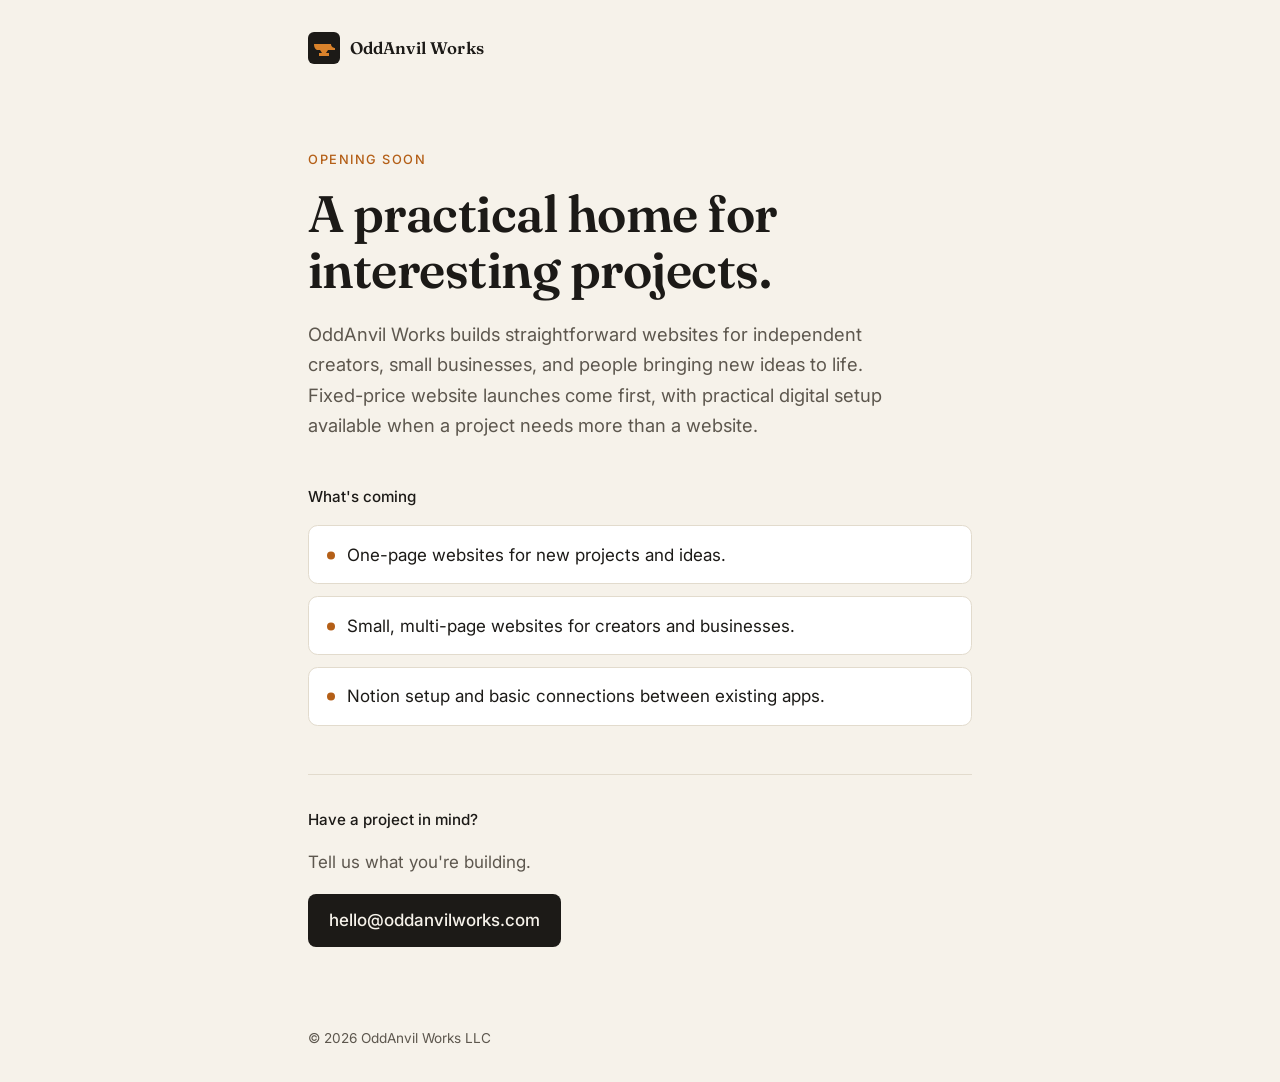
==== index.html @ fe5b3237 "Add coming-soon page Co-Authored-By: Claude Opus 5.5 <noreply@anthropic.com> Claude-Session: https:/" ====
<!doctype html>
<html lang="en">
<head>
<meta charset="utf-8">
<meta name="viewport" content="width=device-width, initial-scale=1">
<title>OddAnvil Works — Websites for interesting projects</title>
<meta name="description" content="OddAnvil Works builds straightforward, fixed-price websites for independent creators, small businesses, and people bringing new ideas to life.">
<meta property="og:title" content="OddAnvil Works">
<meta property="og:description" content="Fixed-price websites for creators, small businesses, and new projects.">
<meta property="og:url" content="https://oddanvilworks.com/">
<meta property="og:type" content="website">
<meta name="theme-color" content="#1c1a17">
<link rel="icon" href="data:image/svg+xml,%3Csvg xmlns='http://www.w3.org/2000/svg' viewBox='0 0 64 64'%3E%3Crect width='64' height='64' rx='12' fill='%231c1a17'/%3E%3Cpath d='M12 24h34c0 6 6 8 8 8v4H40l-4 6h6v6H22v-6h6l-4-6h-4c-4 0-8-4-8-12z' fill='%23d9822b'/%3E%3C/svg%3E">
<link rel="preconnect" href="https://fonts.googleapis.com">
<link rel="preconnect" href="https://fonts.gstatic.com" crossorigin>
<link href="https://fonts.googleapis.com/css2?family=Fraunces:opsz,wght@9..144,600&family=Inter:wght@400;500&display=swap" rel="stylesheet">
<style>
  :root {
    --bg: #f6f2ea;
    --surface: #ffffff;
    --text: #1c1a17;
    --muted: #5d574e;
    --accent: #b45f17;
    --line: #e2dbcd;
  }
  @media (prefers-color-scheme: dark) {
    :root {
      --bg: #161412;
      --surface: #201d1a;
      --text: #f1ece3;
      --muted: #b0a898;
      --accent: #e38f3f;
      --line: #34302a;
    }
  }
  * { box-sizing: border-box; }
  html, body { margin: 0; }
  body {
    background: var(--bg);
    color: var(--text);
    font: 400 1.0625rem/1.65 Inter, system-ui, -apple-system, "Segoe UI", sans-serif;
    min-height: 100vh;
    display: flex;
    flex-direction: column;
  }
  .wrap { width: 100%; max-width: 44rem; margin: 0 auto; padding: 0 1.25rem; }
  header { padding: 2rem 0 0; }
  .brand {
    display: inline-flex; align-items: center; gap: .6rem;
    font: 600 1.05rem/1 Fraunces, Georgia, serif; letter-spacing: .01em;
  }
  .brand svg { width: 2rem; height: 2rem; }
  main { flex: 1; padding: 4.5rem 0 3rem; }
  .eyebrow {
    display: inline-block; font-size: .8rem; font-weight: 500;
    letter-spacing: .12em; text-transform: uppercase; color: var(--accent);
    margin-bottom: 1rem;
  }
  h1 {
    font: 600 clamp(2.1rem, 6vw, 3.2rem)/1.1 Fraunces, Georgia, serif;
    margin: 0 0 1.25rem; letter-spacing: -.01em;
  }
  .lede { font-size: 1.15rem; color: var(--muted); margin: 0 0 2.75rem; max-width: 36rem; }
  h2 { font-size: .95rem; font-weight: 500; margin: 0 0 1rem; }
  ul.coming { list-style: none; padding: 0; margin: 0 0 3rem; display: grid; gap: .75rem; }
  ul.coming li {
    background: var(--surface); border: 1px solid var(--line); border-radius: .6rem;
    padding: .9rem 1.1rem; display: flex; gap: .8rem; align-items: baseline;
  }
  ul.coming li::before { content: ""; flex: none; width: .5rem; height: .5rem; border-radius: 50%; background: var(--accent); transform: translateY(-.1rem); }
  .cta { border-top: 1px solid var(--line); padding-top: 2rem; }
  .cta p { margin: 0 0 1.1rem; color: var(--muted); }
  .button {
    display: inline-block; background: var(--text); color: var(--bg);
    text-decoration: none; font-weight: 500; padding: .8rem 1.3rem; border-radius: .5rem;
  }
  .button:hover, .button:focus-visible { background: var(--accent); color: #fff; }
  .button:focus-visible { outline: 3px solid var(--accent); outline-offset: 3px; }
  footer { padding: 2rem 0; font-size: .85rem; color: var(--muted); }
</style>
</head>
<body>
  <header>
    <div class="wrap">
      <span class="brand">
        <svg viewBox="0 0 64 64" aria-hidden="true"><rect width="64" height="64" rx="12" fill="currentColor"/><path d="M12 24h34c0 6 6 8 8 8v4H40l-4 6h6v6H22v-6h6l-4-6h-4c-4 0-8-4-8-12z" fill="#d9822b"/></svg>
        OddAnvil Works
      </span>
    </div>
  </header>

  <main>
    <div class="wrap">
      <span class="eyebrow">Opening soon</span>
      <h1>A practical home for interesting projects.</h1>
      <p class="lede">OddAnvil Works builds straightforward websites for independent creators, small businesses, and people bringing new ideas to life. Fixed-price website launches come first, with practical digital setup available when a project needs more than a website.</p>

      <h2>What's coming</h2>
      <ul class="coming">
        <li>One-page websites for new projects and ideas.</li>
        <li>Small, multi-page websites for creators and businesses.</li>
        <li>Notion setup and basic connections between existing apps.</li>
      </ul>

      <section class="cta">
        <h2>Have a project in mind?</h2>
        <p>Tell us what you're building.</p>
        <a class="button" href="mailto:hello@oddanvilworks.com">hello@oddanvilworks.com</a>
      </section>
    </div>
  </main>

  <footer>
    <div class="wrap">© 2026 OddAnvil Works LLC</div>
  </footer>
</body>
</html>
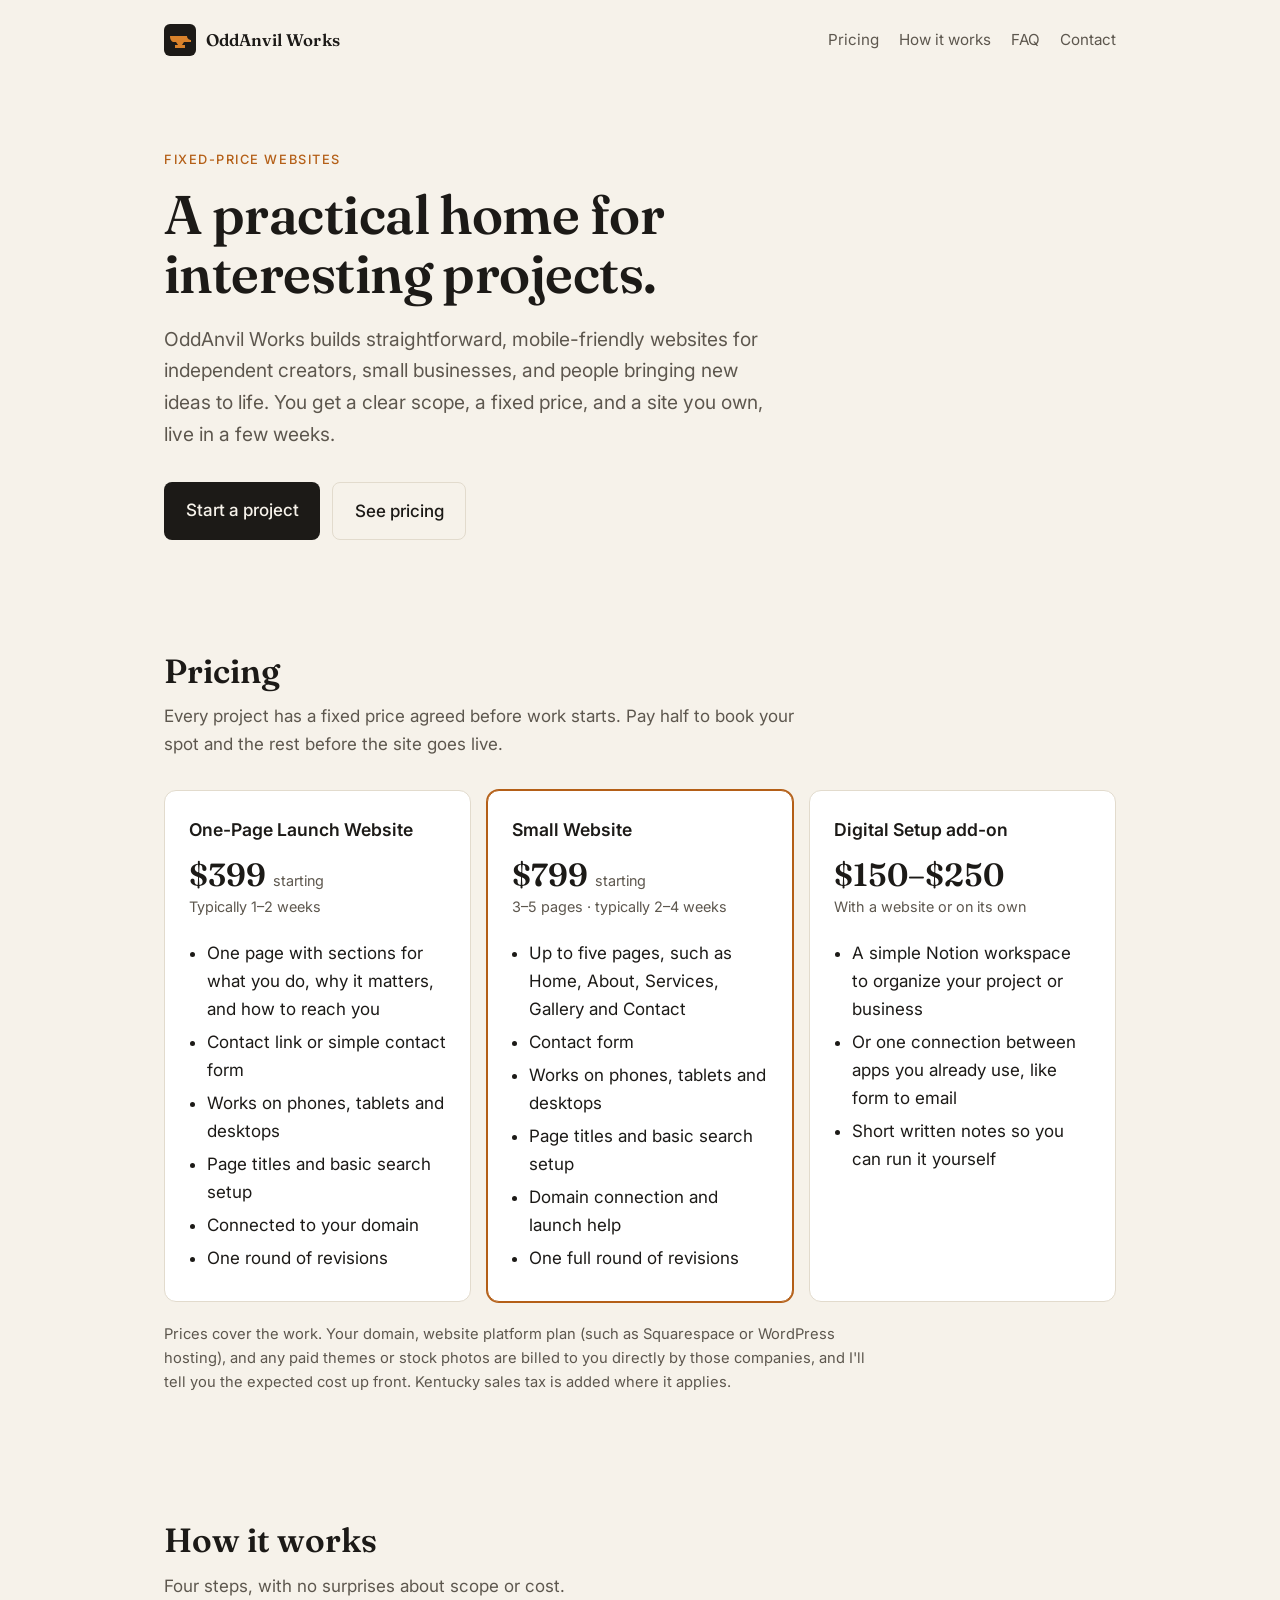
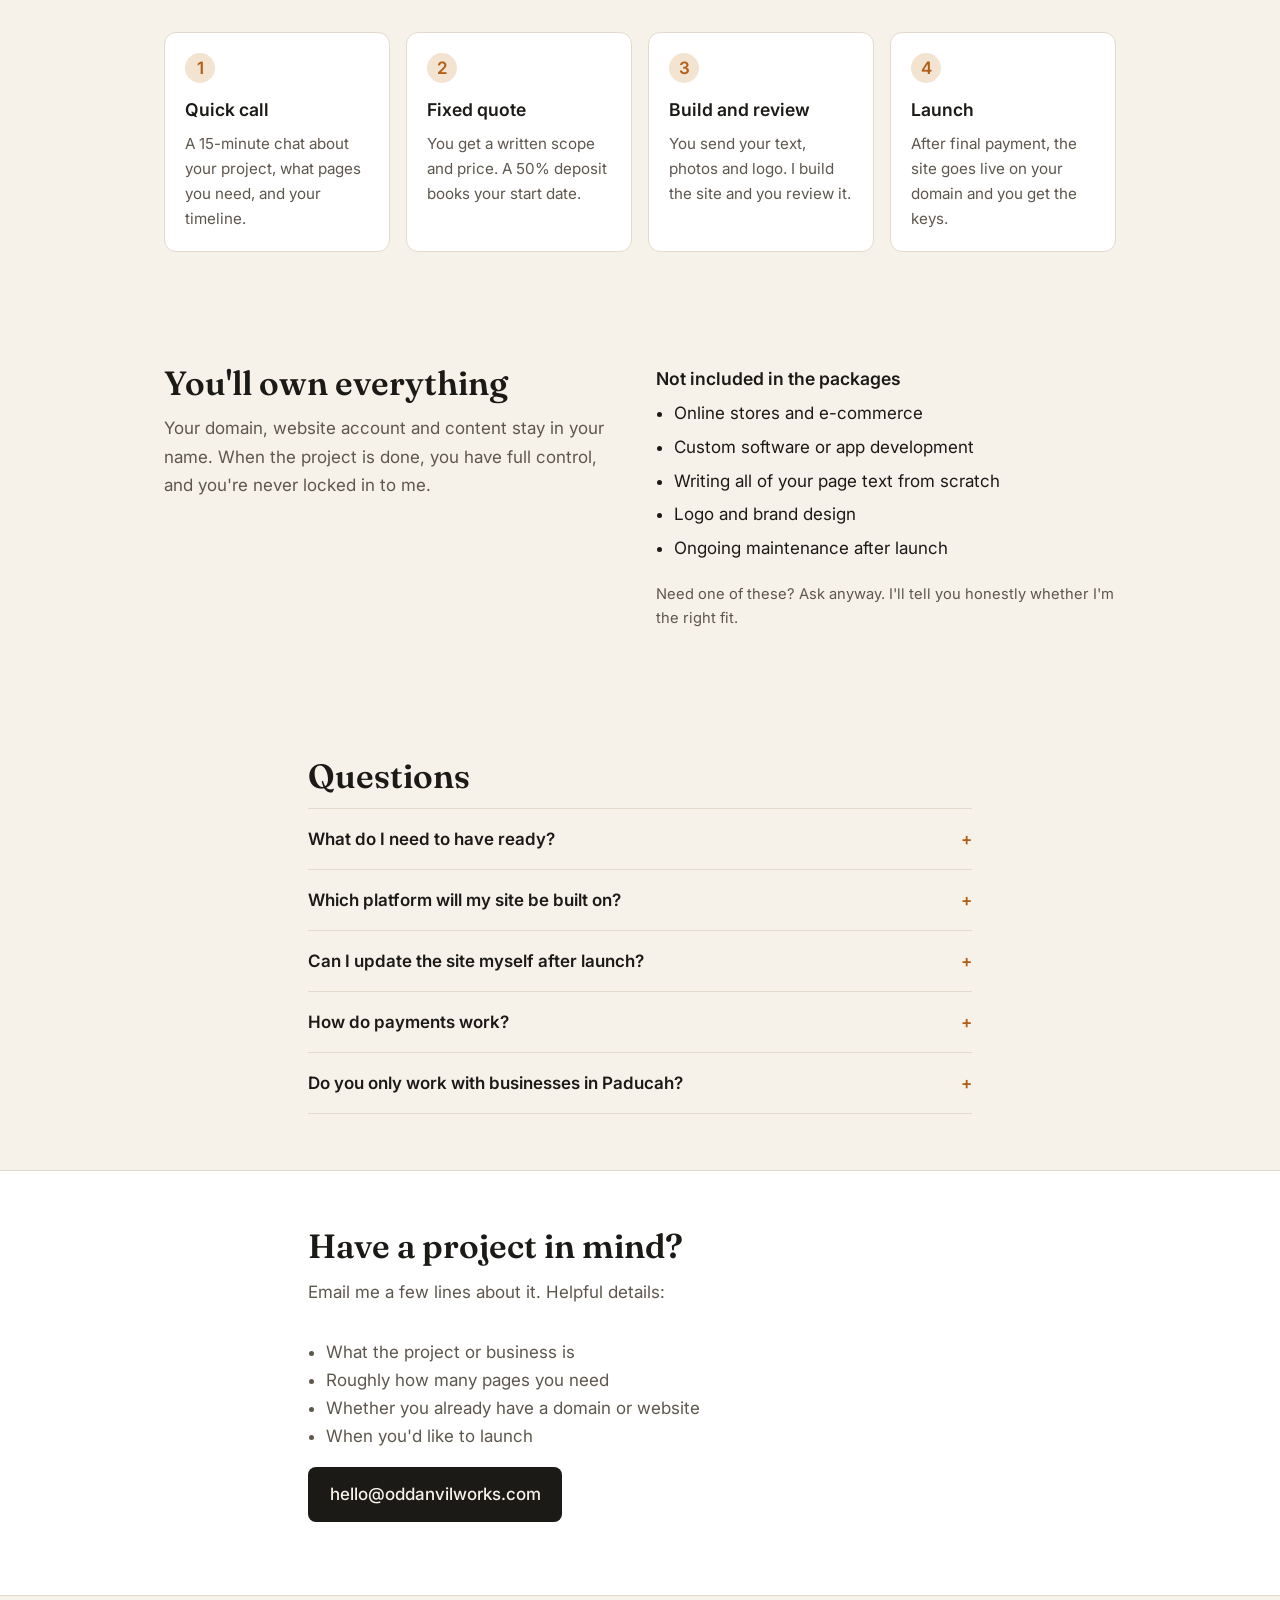
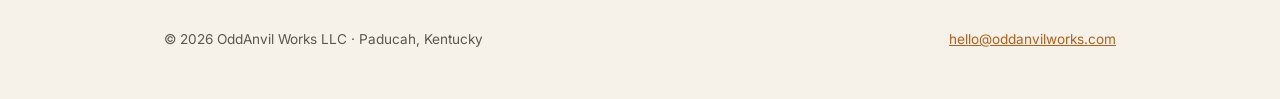
==== commit 7e88d7d4: "Replace coming-soon page with full site; add robots.txt and sitemap Co-Authored-By: Claude Opus 5.5 " ====
--- a/index.html
+++ b/index.html
@@ -3,17 +3,37 @@
 <head>
 <meta charset="utf-8">
 <meta name="viewport" content="width=device-width, initial-scale=1">
-<title>OddAnvil Works — Websites for interesting projects</title>
-<meta name="description" content="OddAnvil Works builds straightforward, fixed-price websites for independent creators, small businesses, and people bringing new ideas to life.">
-<meta property="og:title" content="OddAnvil Works">
-<meta property="og:description" content="Fixed-price websites for creators, small businesses, and new projects.">
+<title>OddAnvil Works: Fixed-price websites for creators and small businesses</title>
+<meta name="description" content="Straightforward, mobile-friendly websites at fixed prices. One-page sites from $399, small 3–5 page sites from $799. Based in Paducah, Kentucky, working with clients anywhere.">
+<link rel="canonical" href="https://oddanvilworks.com/">
+<meta property="og:title" content="OddAnvil Works: Fixed-price websites">
+<meta property="og:description" content="One-page sites from $399. Small 3–5 page sites from $799. Clear scope, fixed price, launched in weeks.">
 <meta property="og:url" content="https://oddanvilworks.com/">
 <meta property="og:type" content="website">
+<meta name="twitter:card" content="summary">
 <meta name="theme-color" content="#1c1a17">
 <link rel="icon" href="data:image/svg+xml,%3Csvg xmlns='http://www.w3.org/2000/svg' viewBox='0 0 64 64'%3E%3Crect width='64' height='64' rx='12' fill='%231c1a17'/%3E%3Cpath d='M12 24h34c0 6 6 8 8 8v4H40l-4 6h6v6H22v-6h6l-4-6h-4c-4 0-8-4-8-12z' fill='%23d9822b'/%3E%3C/svg%3E">
 <link rel="preconnect" href="https://fonts.googleapis.com">
 <link rel="preconnect" href="https://fonts.gstatic.com" crossorigin>
-<link href="https://fonts.googleapis.com/css2?family=Fraunces:opsz,wght@9..144,600&family=Inter:wght@400;500&display=swap" rel="stylesheet">
+<link href="https://fonts.googleapis.com/css2?family=Fraunces:opsz,wght@9..144,600&family=Inter:wght@400;500;600&display=swap" rel="stylesheet">
+<script type="application/ld+json">
+{
+  "@context": "https://schema.org",
+  "@type": "ProfessionalService",
+  "name": "OddAnvil Works LLC",
+  "url": "https://oddanvilworks.com/",
+  "email": "hello@oddanvilworks.com",
+  "description": "Fixed-price website design and setup for independent creators, small businesses and new projects.",
+  "areaServed": "US",
+  "address": {"@type": "PostalAddress", "addressLocality": "Paducah", "addressRegion": "KY", "addressCountry": "US"},
+  "priceRange": "$399–$799",
+  "makesOffer": [
+    {"@type": "Offer", "name": "One-Page Launch Website", "price": "399", "priceCurrency": "USD"},
+    {"@type": "Offer", "name": "Small Website (3–5 pages)", "price": "799", "priceCurrency": "USD"},
+    {"@type": "Offer", "name": "Digital Setup add-on", "price": "150", "priceCurrency": "USD"}
+  ]
+}
+</script>
 <style>
   :root {
     --bg: #f6f2ea;
@@ -21,6 +41,7 @@
     --text: #1c1a17;
     --muted: #5d574e;
     --accent: #b45f17;
+    --accent-soft: #f3e3d1;
     --line: #e2dbcd;
   }
   @media (prefers-color-scheme: dark) {
@@ -30,88 +51,258 @@
       --text: #f1ece3;
       --muted: #b0a898;
       --accent: #e38f3f;
+      --accent-soft: #3a2a1b;
       --line: #34302a;
     }
   }
   * { box-sizing: border-box; }
+  html { scroll-behavior: smooth; }
   html, body { margin: 0; }
   body {
     background: var(--bg);
     color: var(--text);
     font: 400 1.0625rem/1.65 Inter, system-ui, -apple-system, "Segoe UI", sans-serif;
-    min-height: 100vh;
-    display: flex;
-    flex-direction: column;
-  }
-  .wrap { width: 100%; max-width: 44rem; margin: 0 auto; padding: 0 1.25rem; }
-  header { padding: 2rem 0 0; }
+  }
+  a { color: var(--accent); }
+  .wrap { width: 100%; max-width: 62rem; margin: 0 auto; padding: 0 1.25rem; }
+  .narrow { max-width: 44rem; }
+
+  header.top { padding: 1.5rem 0; }
+  header.top .wrap { display: flex; align-items: center; justify-content: space-between; gap: 1rem; }
   .brand {
-    display: inline-flex; align-items: center; gap: .6rem;
+    display: inline-flex; align-items: center; gap: .6rem; color: var(--text); text-decoration: none;
     font: 600 1.05rem/1 Fraunces, Georgia, serif; letter-spacing: .01em;
   }
   .brand svg { width: 2rem; height: 2rem; }
-  main { flex: 1; padding: 4.5rem 0 3rem; }
+  nav.links { display: flex; gap: 1.25rem; font-size: .95rem; }
+  nav.links a { color: var(--muted); text-decoration: none; }
+  nav.links a:hover { color: var(--text); }
+  @media (max-width: 40rem) { nav.links { display: none; } }
+
+  section { padding: 3.5rem 0; }
+  .hero { padding: 4rem 0 3.5rem; }
   .eyebrow {
     display: inline-block; font-size: .8rem; font-weight: 500;
-    letter-spacing: .12em; text-transform: uppercase; color: var(--accent);
-    margin-bottom: 1rem;
+    letter-spacing: .12em; text-transform: uppercase; color: var(--accent); margin-bottom: 1rem;
   }
   h1 {
-    font: 600 clamp(2.1rem, 6vw, 3.2rem)/1.1 Fraunces, Georgia, serif;
-    margin: 0 0 1.25rem; letter-spacing: -.01em;
-  }
-  .lede { font-size: 1.15rem; color: var(--muted); margin: 0 0 2.75rem; max-width: 36rem; }
-  h2 { font-size: .95rem; font-weight: 500; margin: 0 0 1rem; }
-  ul.coming { list-style: none; padding: 0; margin: 0 0 3rem; display: grid; gap: .75rem; }
-  ul.coming li {
-    background: var(--surface); border: 1px solid var(--line); border-radius: .6rem;
-    padding: .9rem 1.1rem; display: flex; gap: .8rem; align-items: baseline;
-  }
-  ul.coming li::before { content: ""; flex: none; width: .5rem; height: .5rem; border-radius: 50%; background: var(--accent); transform: translateY(-.1rem); }
-  .cta { border-top: 1px solid var(--line); padding-top: 2rem; }
-  .cta p { margin: 0 0 1.1rem; color: var(--muted); }
+    font: 600 clamp(2.1rem, 6vw, 3.4rem)/1.08 Fraunces, Georgia, serif;
+    margin: 0 0 1.25rem; letter-spacing: -.01em; max-width: 40rem;
+  }
+  h2 {
+    font: 600 clamp(1.6rem, 4vw, 2.1rem)/1.15 Fraunces, Georgia, serif;
+    margin: 0 0 .75rem;
+  }
+  h3 { font-size: 1.1rem; font-weight: 600; margin: 0 0 .4rem; }
+  .lede { font-size: 1.2rem; color: var(--muted); margin: 0 0 2rem; max-width: 38rem; }
+  .section-intro { color: var(--muted); margin: 0 0 2rem; max-width: 40rem; }
+
   .button {
     display: inline-block; background: var(--text); color: var(--bg);
-    text-decoration: none; font-weight: 500; padding: .8rem 1.3rem; border-radius: .5rem;
-  }
-  .button:hover, .button:focus-visible { background: var(--accent); color: #fff; }
+    text-decoration: none; font-weight: 500; padding: .85rem 1.35rem; border-radius: .5rem;
+  }
+  .button.secondary { background: transparent; color: var(--text); border: 1px solid var(--line); }
+  .button:hover, .button:focus-visible { background: var(--accent); color: #fff; border-color: var(--accent); }
   .button:focus-visible { outline: 3px solid var(--accent); outline-offset: 3px; }
-  footer { padding: 2rem 0; font-size: .85rem; color: var(--muted); }
+  .actions { display: flex; flex-wrap: wrap; gap: .75rem; }
+
+  .cards { display: grid; grid-template-columns: repeat(auto-fit, minmax(16rem, 1fr)); gap: 1rem; }
+  .card {
+    background: var(--surface); border: 1px solid var(--line); border-radius: .75rem;
+    padding: 1.5rem; display: flex; flex-direction: column;
+  }
+  .card.featured { border-color: var(--accent); box-shadow: 0 0 0 1px var(--accent); }
+  .price { font: 600 2rem/1 Fraunces, Georgia, serif; margin: .5rem 0 .25rem; }
+  .price small { font: 400 .9rem/1 Inter, sans-serif; color: var(--muted); }
+  .meta { color: var(--muted); font-size: .9rem; margin: 0 0 1rem; }
+  .card ul { margin: 0; padding-left: 1.1rem; }
+  .card li { margin: .3rem 0; }
+  .note { color: var(--muted); font-size: .92rem; margin-top: 1.25rem; max-width: 44rem; }
+
+  ol.steps { list-style: none; counter-reset: step; padding: 0; margin: 0; display: grid; gap: 1rem;
+    grid-template-columns: repeat(auto-fit, minmax(13rem, 1fr)); }
+  ol.steps li { counter-increment: step; background: var(--surface); border: 1px solid var(--line); border-radius: .75rem; padding: 1.25rem; }
+  ol.steps li::before {
+    content: counter(step); display: inline-grid; place-items: center; width: 1.9rem; height: 1.9rem;
+    border-radius: 50%; background: var(--accent-soft); color: var(--accent); font-weight: 600; margin-bottom: .75rem;
+  }
+  ol.steps p { margin: 0; color: var(--muted); font-size: .95rem; }
+
+  .two-col { display: grid; grid-template-columns: repeat(auto-fit, minmax(16rem, 1fr)); gap: 1rem 2rem; }
+  .two-col ul { margin: 0; padding-left: 1.1rem; }
+  .two-col li { margin: .35rem 0; }
+
+  details { border-bottom: 1px solid var(--line); padding: 1rem 0; }
+  details:first-of-type { border-top: 1px solid var(--line); }
+  summary { cursor: pointer; font-weight: 600; list-style: none; display: flex; justify-content: space-between; gap: 1rem; }
+  summary::-webkit-details-marker { display: none; }
+  summary::after { content: "+"; color: var(--accent); font-weight: 600; }
+  details[open] summary::after { content: "–"; }
+  details p { color: var(--muted); margin: .6rem 0 0; }
+
+  .contact { background: var(--surface); border-top: 1px solid var(--line); border-bottom: 1px solid var(--line); }
+  .contact ul { padding-left: 1.1rem; color: var(--muted); }
+
+  footer { padding: 2rem 0 3rem; font-size: .85rem; color: var(--muted); }
+  footer .wrap { display: flex; flex-wrap: wrap; justify-content: space-between; gap: .5rem; }
 </style>
 </head>
 <body>
-  <header>
+  <header class="top">
     <div class="wrap">
-      <span class="brand">
+      <a class="brand" href="#top" aria-label="OddAnvil Works home">
         <svg viewBox="0 0 64 64" aria-hidden="true"><rect width="64" height="64" rx="12" fill="currentColor"/><path d="M12 24h34c0 6 6 8 8 8v4H40l-4 6h6v6H22v-6h6l-4-6h-4c-4 0-8-4-8-12z" fill="#d9822b"/></svg>
         OddAnvil Works
-      </span>
+      </a>
+      <nav class="links" aria-label="Main">
+        <a href="#pricing">Pricing</a>
+        <a href="#process">How it works</a>
+        <a href="#faq">FAQ</a>
+        <a href="#contact">Contact</a>
+      </nav>
     </div>
   </header>
 
-  <main>
+  <main id="top">
+    <section class="hero">
+      <div class="wrap">
+        <span class="eyebrow">Fixed-price websites</span>
+        <h1>A practical home for interesting projects.</h1>
+        <p class="lede">OddAnvil Works builds straightforward, mobile-friendly websites for independent creators, small businesses, and people bringing new ideas to life. You get a clear scope, a fixed price, and a site you own, live in a few weeks.</p>
+        <div class="actions">
+          <a class="button" href="#contact">Start a project</a>
+          <a class="button secondary" href="#pricing">See pricing</a>
+        </div>
+      </div>
+    </section>
+
+    <section id="pricing">
+      <div class="wrap">
+        <h2>Pricing</h2>
+        <p class="section-intro">Every project has a fixed price agreed before work starts. Pay half to book your spot and the rest before the site goes live.</p>
+        <div class="cards">
+          <article class="card">
+            <h3>One-Page Launch Website</h3>
+            <p class="price">$399 <small>starting</small></p>
+            <p class="meta">Typically 1–2 weeks</p>
+            <ul>
+              <li>One page with sections for what you do, why it matters, and how to reach you</li>
+              <li>Contact link or simple contact form</li>
+              <li>Works on phones, tablets and desktops</li>
+              <li>Page titles and basic search setup</li>
+              <li>Connected to your domain</li>
+              <li>One round of revisions</li>
+            </ul>
+          </article>
+          <article class="card featured">
+            <h3>Small Website</h3>
+            <p class="price">$799 <small>starting</small></p>
+            <p class="meta">3–5 pages · typically 2–4 weeks</p>
+            <ul>
+              <li>Up to five pages, such as Home, About, Services, Gallery and Contact</li>
+              <li>Contact form</li>
+              <li>Works on phones, tablets and desktops</li>
+              <li>Page titles and basic search setup</li>
+              <li>Domain connection and launch help</li>
+              <li>One full round of revisions</li>
+            </ul>
+          </article>
+          <article class="card">
+            <h3>Digital Setup add-on</h3>
+            <p class="price">$150–$250</p>
+            <p class="meta">With a website or on its own</p>
+            <ul>
+              <li>A simple Notion workspace to organize your project or business</li>
+              <li>Or one connection between apps you already use, like form to email</li>
+              <li>Short written notes so you can run it yourself</li>
+            </ul>
+          </article>
+        </div>
+        <p class="note">Prices cover the work. Your domain, website platform plan (such as Squarespace or WordPress hosting), and any paid themes or stock photos are billed to you directly by those companies, and I'll tell you the expected cost up front. Kentucky sales tax is added where it applies.</p>
+      </div>
+    </section>
+
+    <section id="process">
+      <div class="wrap">
+        <h2>How it works</h2>
+        <p class="section-intro">Four steps, with no surprises about scope or cost.</p>
+        <ol class="steps">
+          <li><h3>Quick call</h3><p>A 15-minute chat about your project, what pages you need, and your timeline.</p></li>
+          <li><h3>Fixed quote</h3><p>You get a written scope and price. A 50% deposit books your start date.</p></li>
+          <li><h3>Build and review</h3><p>You send your text, photos and logo. I build the site and you review it.</p></li>
+          <li><h3>Launch</h3><p>After final payment, the site goes live on your domain and you get the keys.</p></li>
+        </ol>
+      </div>
+    </section>
+
+    <section>
+      <div class="wrap">
+        <div class="two-col">
+          <div>
+            <h2>You'll own everything</h2>
+            <p class="section-intro">Your domain, website account and content stay in your name. When the project is done, you have full control, and you're never locked in to me.</p>
+          </div>
+          <div>
+            <h3>Not included in the packages</h3>
+            <ul>
+              <li>Online stores and e-commerce</li>
+              <li>Custom software or app development</li>
+              <li>Writing all of your page text from scratch</li>
+              <li>Logo and brand design</li>
+              <li>Ongoing maintenance after launch</li>
+            </ul>
+            <p class="note">Need one of these? Ask anyway. I'll tell you honestly whether I'm the right fit.</p>
+          </div>
+        </div>
+      </div>
+    </section>
+
+    <section id="faq">
+      <div class="wrap narrow">
+        <h2>Questions</h2>
+        <details>
+          <summary>What do I need to have ready?</summary>
+          <p>The text for your pages, any photos and your logo, plus access to your domain. If you don't have a domain yet, I'll help you pick and buy one in your name.</p>
+        </details>
+        <details>
+          <summary>Which platform will my site be built on?</summary>
+          <p>Usually Squarespace or WordPress. Both are established, easy to update yourself, and widely supported. We'll pick the one that fits how you want to manage the site.</p>
+        </details>
+        <details>
+          <summary>Can I update the site myself after launch?</summary>
+          <p>Yes. That's the point of using a standard platform. You'll get a short walkthrough at handoff, and bugs in my work are fixed free for 14 days after launch.</p>
+        </details>
+        <details>
+          <summary>How do payments work?</summary>
+          <p>50% when you book, 50% when the site is ready to launch. Invoices are sent online and can be paid by card. Extra work outside the agreed scope is quoted first, at $75 per hour.</p>
+        </details>
+        <details>
+          <summary>Do you only work with businesses in Paducah?</summary>
+          <p>No. I'm based in Paducah, Kentucky, and everything is done remotely, so I can work with you wherever you are.</p>
+        </details>
+      </div>
+    </section>
+
+    <section id="contact" class="contact">
+      <div class="wrap narrow">
+        <h2>Have a project in mind?</h2>
+        <p class="section-intro">Email me a few lines about it. Helpful details:</p>
+        <ul>
+          <li>What the project or business is</li>
+          <li>Roughly how many pages you need</li>
+          <li>Whether you already have a domain or website</li>
+          <li>When you'd like to launch</li>
+        </ul>
+        <p><a class="button" href="mailto:hello@oddanvilworks.com?subject=Website%20project">hello@oddanvilworks.com</a></p>
+      </div>
+    </section>
+  </main>
+
+  <footer>
     <div class="wrap">
-      <span class="eyebrow">Opening soon</span>
-      <h1>A practical home for interesting projects.</h1>
-      <p class="lede">OddAnvil Works builds straightforward websites for independent creators, small businesses, and people bringing new ideas to life. Fixed-price website launches come first, with practical digital setup available when a project needs more than a website.</p>
-
-      <h2>What's coming</h2>
-      <ul class="coming">
-        <li>One-page websites for new projects and ideas.</li>
-        <li>Small, multi-page websites for creators and businesses.</li>
-        <li>Notion setup and basic connections between existing apps.</li>
-      </ul>
-
-      <section class="cta">
-        <h2>Have a project in mind?</h2>
-        <p>Tell us what you're building.</p>
-        <a class="button" href="mailto:hello@oddanvilworks.com">hello@oddanvilworks.com</a>
-      </section>
+      <span>© 2026 OddAnvil Works LLC · Paducah, Kentucky</span>
+      <a href="mailto:hello@oddanvilworks.com">hello@oddanvilworks.com</a>
     </div>
-  </main>
-
-  <footer>
-    <div class="wrap">© 2026 OddAnvil Works LLC</div>
   </footer>
 </body>
 </html>
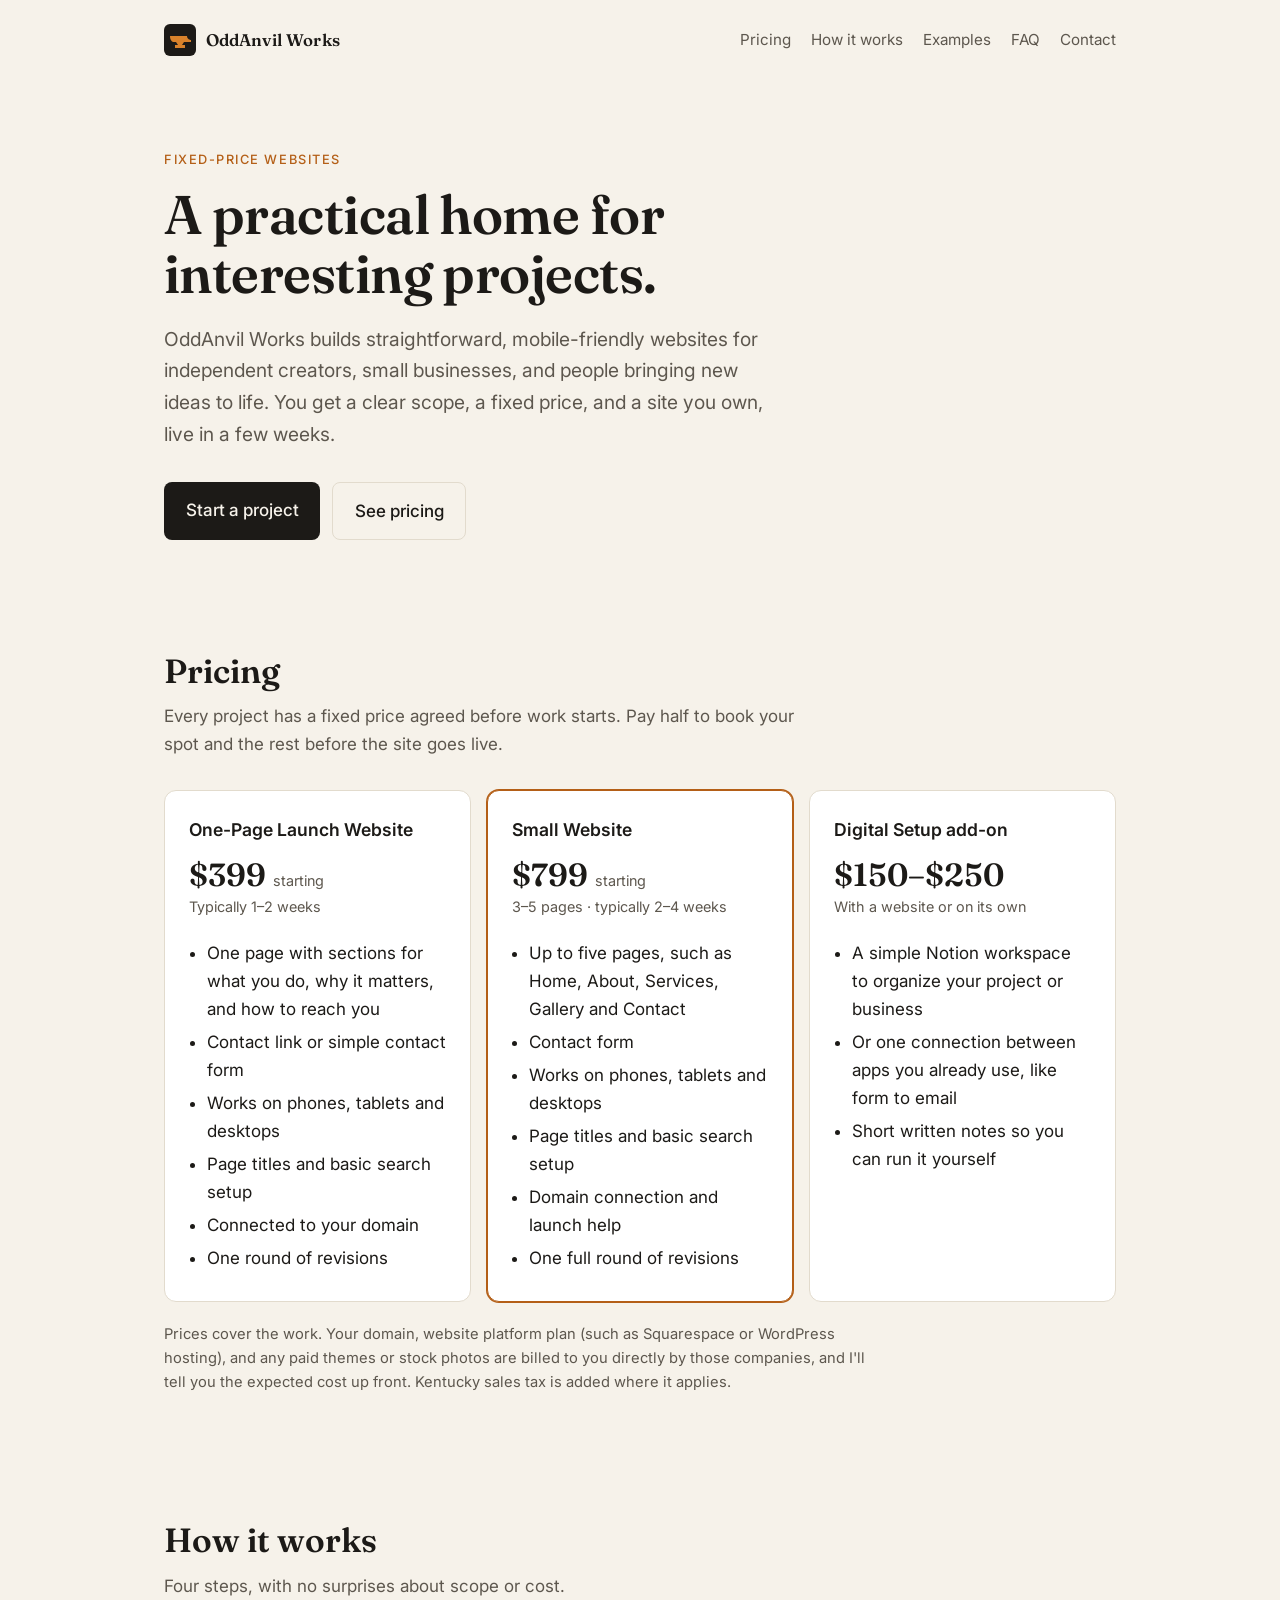
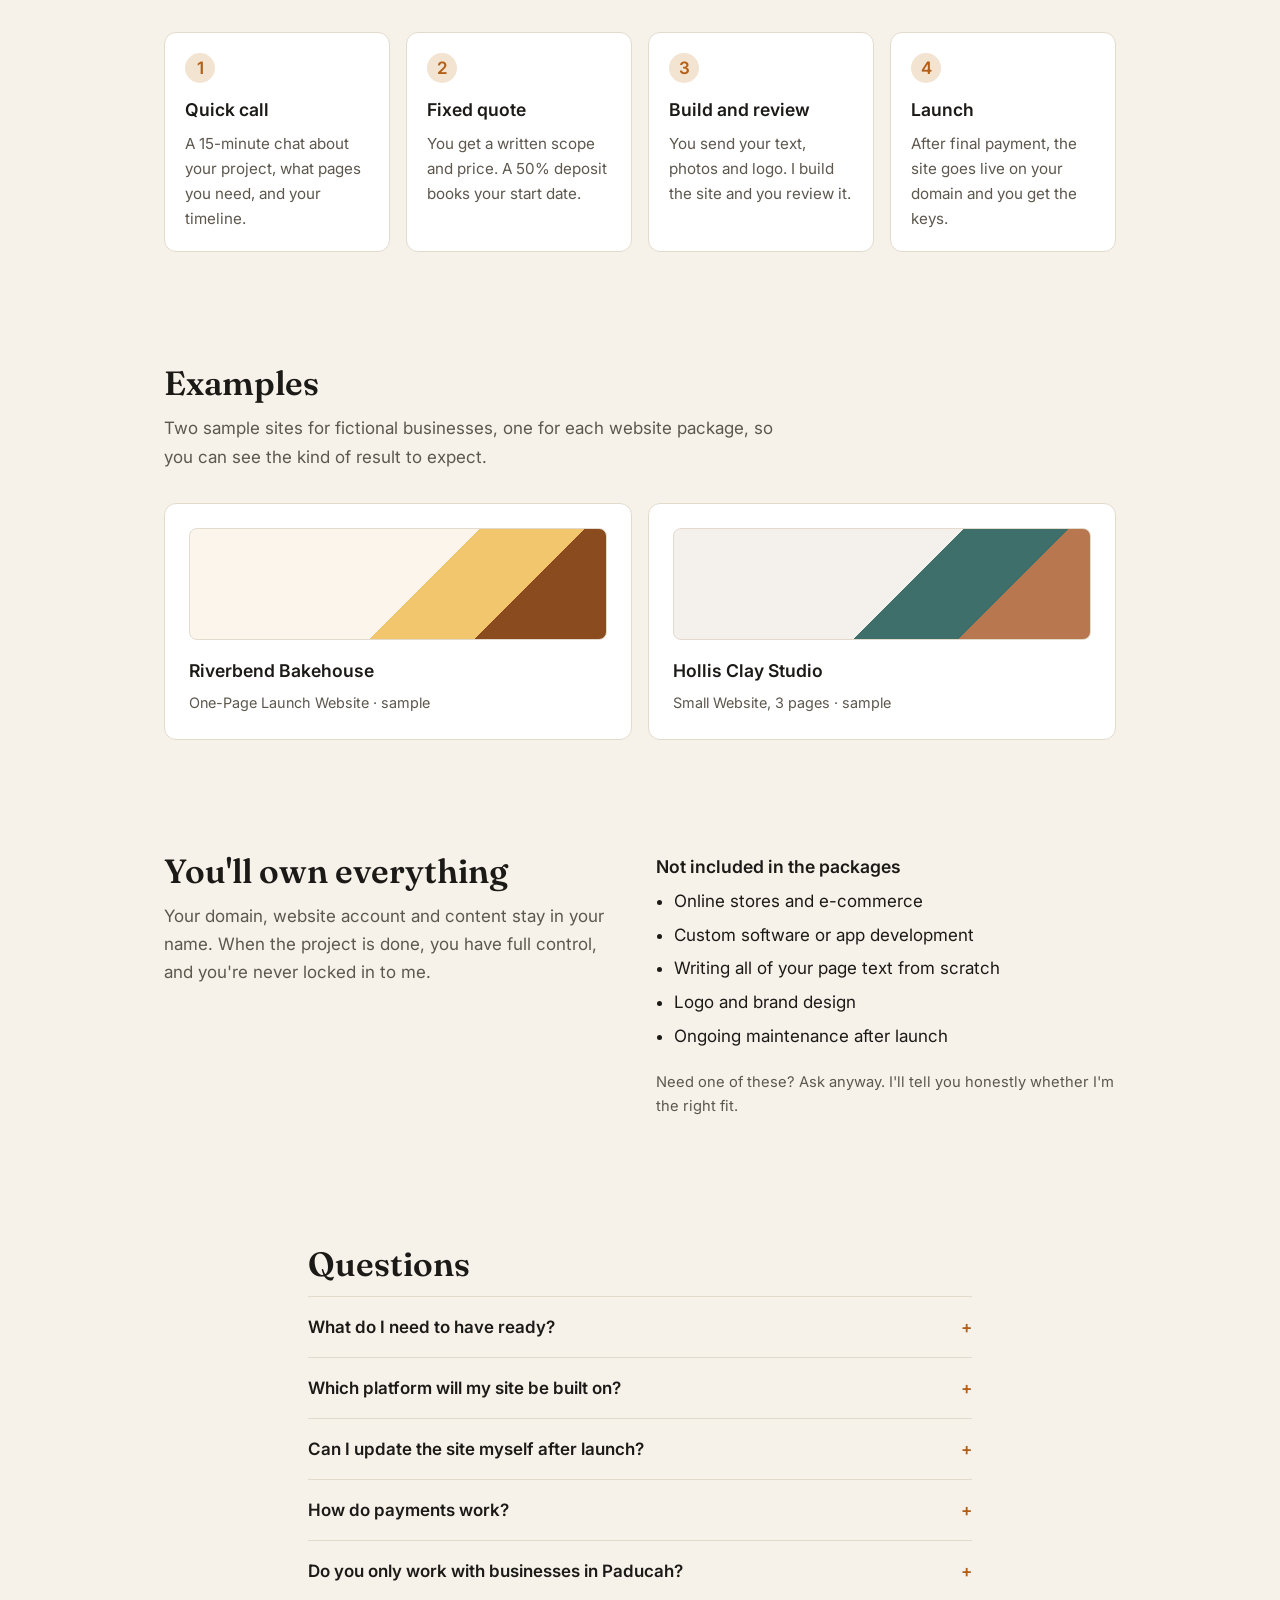
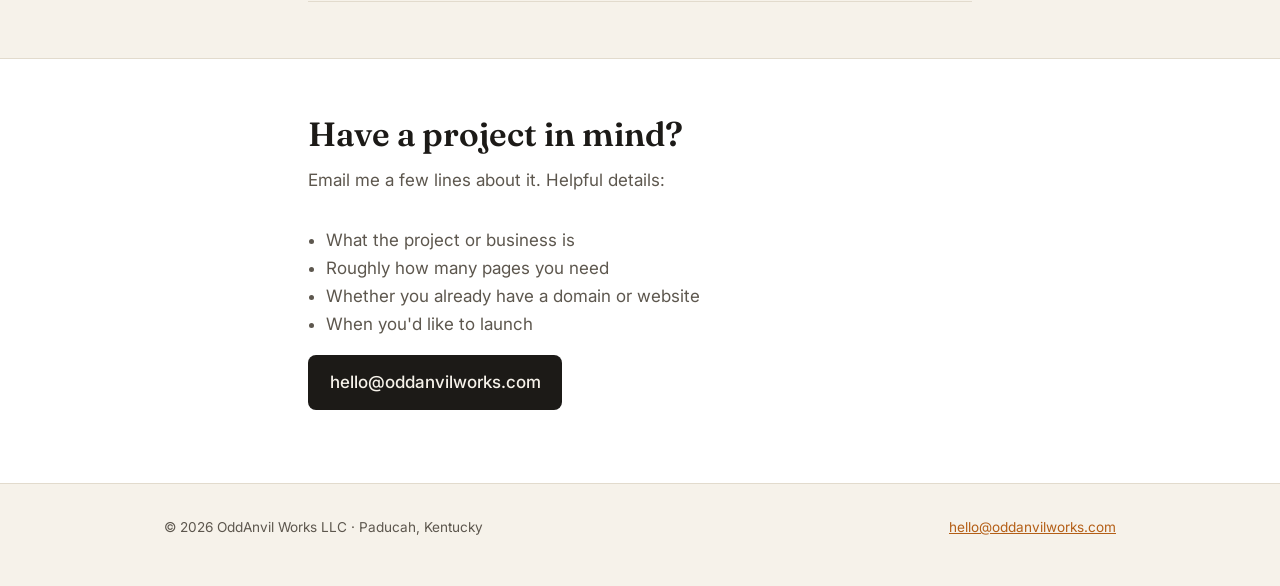
==== commit 5b4d63f8: "Link sample sites from new Examples section Co-Authored-By: Claude Opus 5.5 <noreply@anthropic.com> " ====
--- a/index.html
+++ b/index.html
@@ -118,6 +118,10 @@
   .card ul { margin: 0; padding-left: 1.1rem; }
   .card li { margin: .3rem 0; }
   .note { color: var(--muted); font-size: .92rem; margin-top: 1.25rem; max-width: 44rem; }
+  a.example { color: var(--text); text-decoration: none; transition: border-color .15s; }
+  a.example:hover, a.example:focus-visible { border-color: var(--accent); }
+  .swatch { display: block; height: 7rem; border-radius: .5rem; margin-bottom: 1rem; border: 1px solid var(--line); }
+  .example .meta { margin: 0; }
 
   ol.steps { list-style: none; counter-reset: step; padding: 0; margin: 0; display: grid; gap: 1rem;
     grid-template-columns: repeat(auto-fit, minmax(13rem, 1fr)); }
@@ -157,6 +161,7 @@
       <nav class="links" aria-label="Main">
         <a href="#pricing">Pricing</a>
         <a href="#process">How it works</a>
+        <a href="#examples">Examples</a>
         <a href="#faq">FAQ</a>
         <a href="#contact">Contact</a>
       </nav>
@@ -235,6 +240,25 @@
       </div>
     </section>
 
+    <section id="examples">
+      <div class="wrap">
+        <h2>Examples</h2>
+        <p class="section-intro">Two sample sites for fictional businesses, one for each website package, so you can see the kind of result to expect.</p>
+        <div class="cards">
+          <a class="card example" href="demos/riverbend-bakehouse/">
+            <span class="swatch" style="background: linear-gradient(135deg, #fbf5ec 0 55%, #f2c66d 55% 75%, #8a4b1f 75%);"></span>
+            <h3>Riverbend Bakehouse</h3>
+            <p class="meta">One-Page Launch Website · sample</p>
+          </a>
+          <a class="card example" href="demos/hollis-clay/">
+            <span class="swatch" style="background: linear-gradient(135deg, #f4f1ec 0 55%, #3f6f6a 55% 75%, #b9774f 75%);"></span>
+            <h3>Hollis Clay Studio</h3>
+            <p class="meta">Small Website, 3 pages · sample</p>
+          </a>
+        </div>
+      </div>
+    </section>
+
     <section>
       <div class="wrap">
         <div class="two-col">
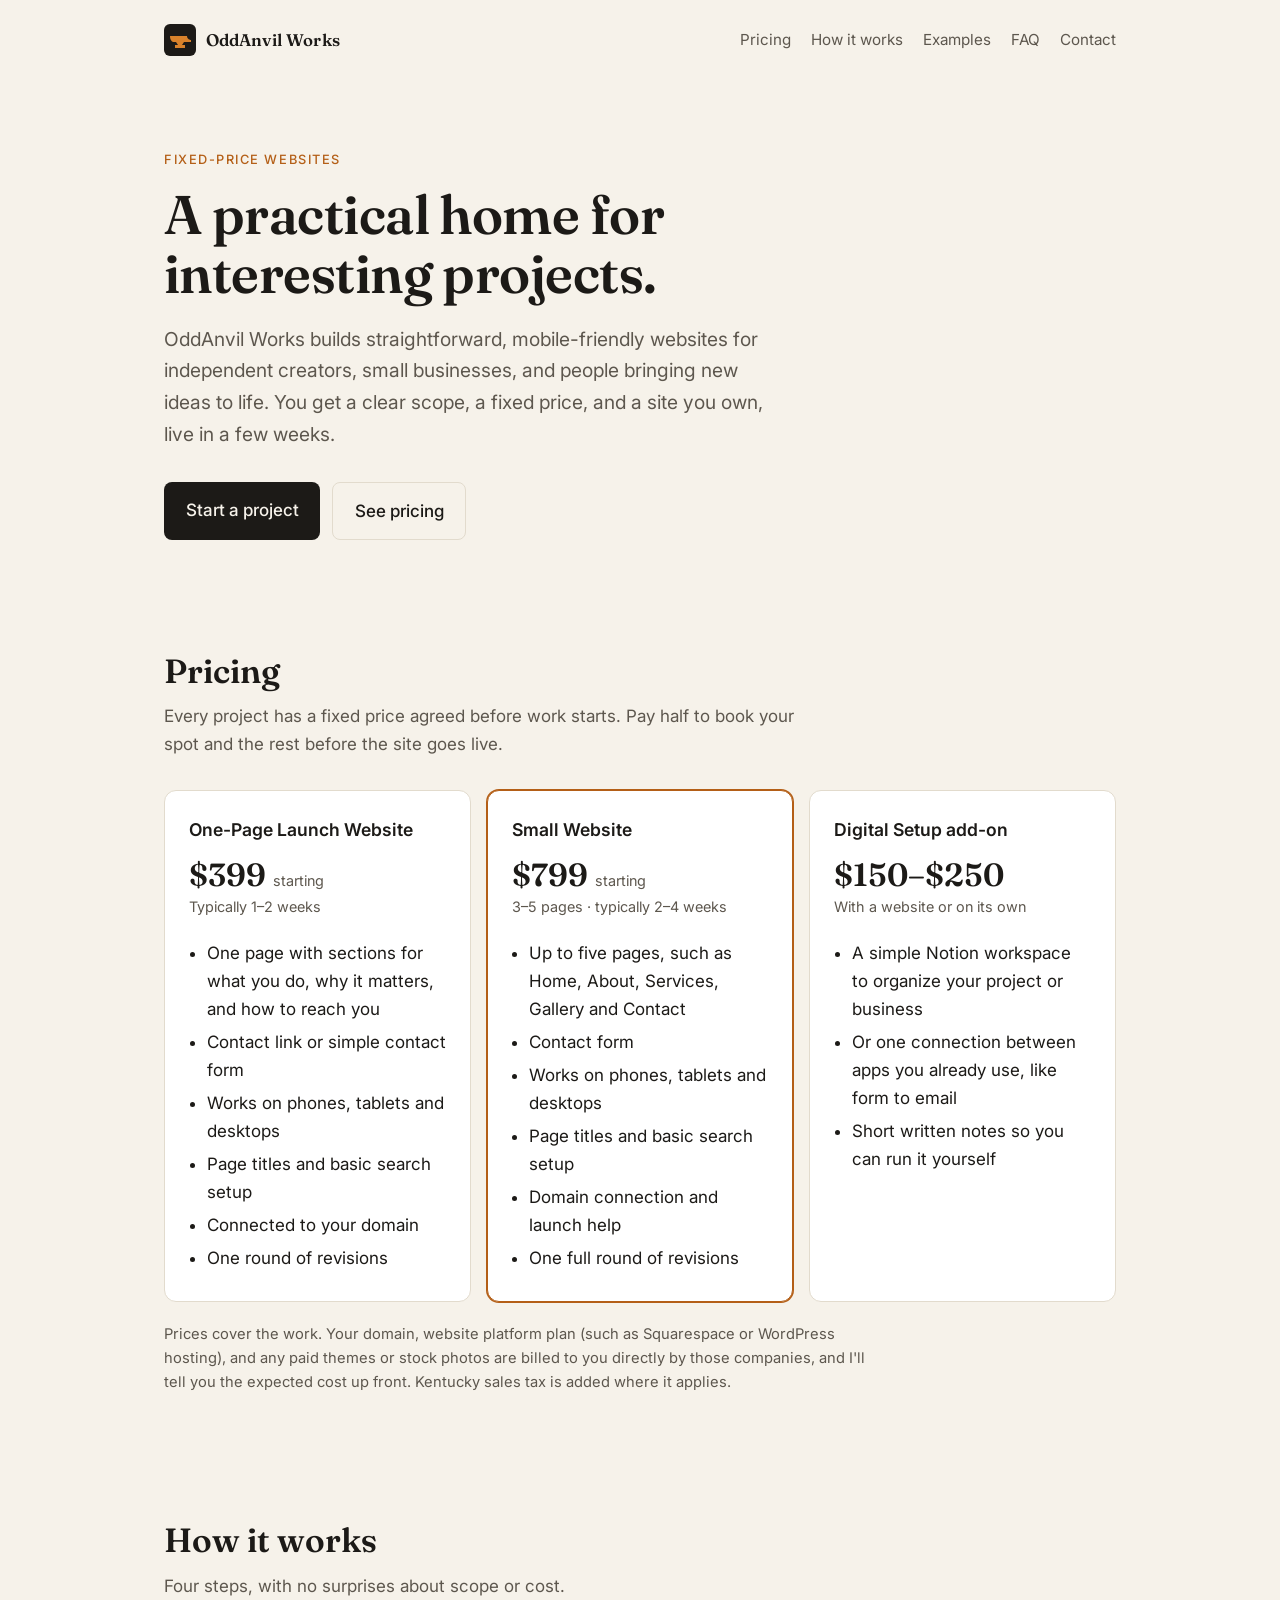
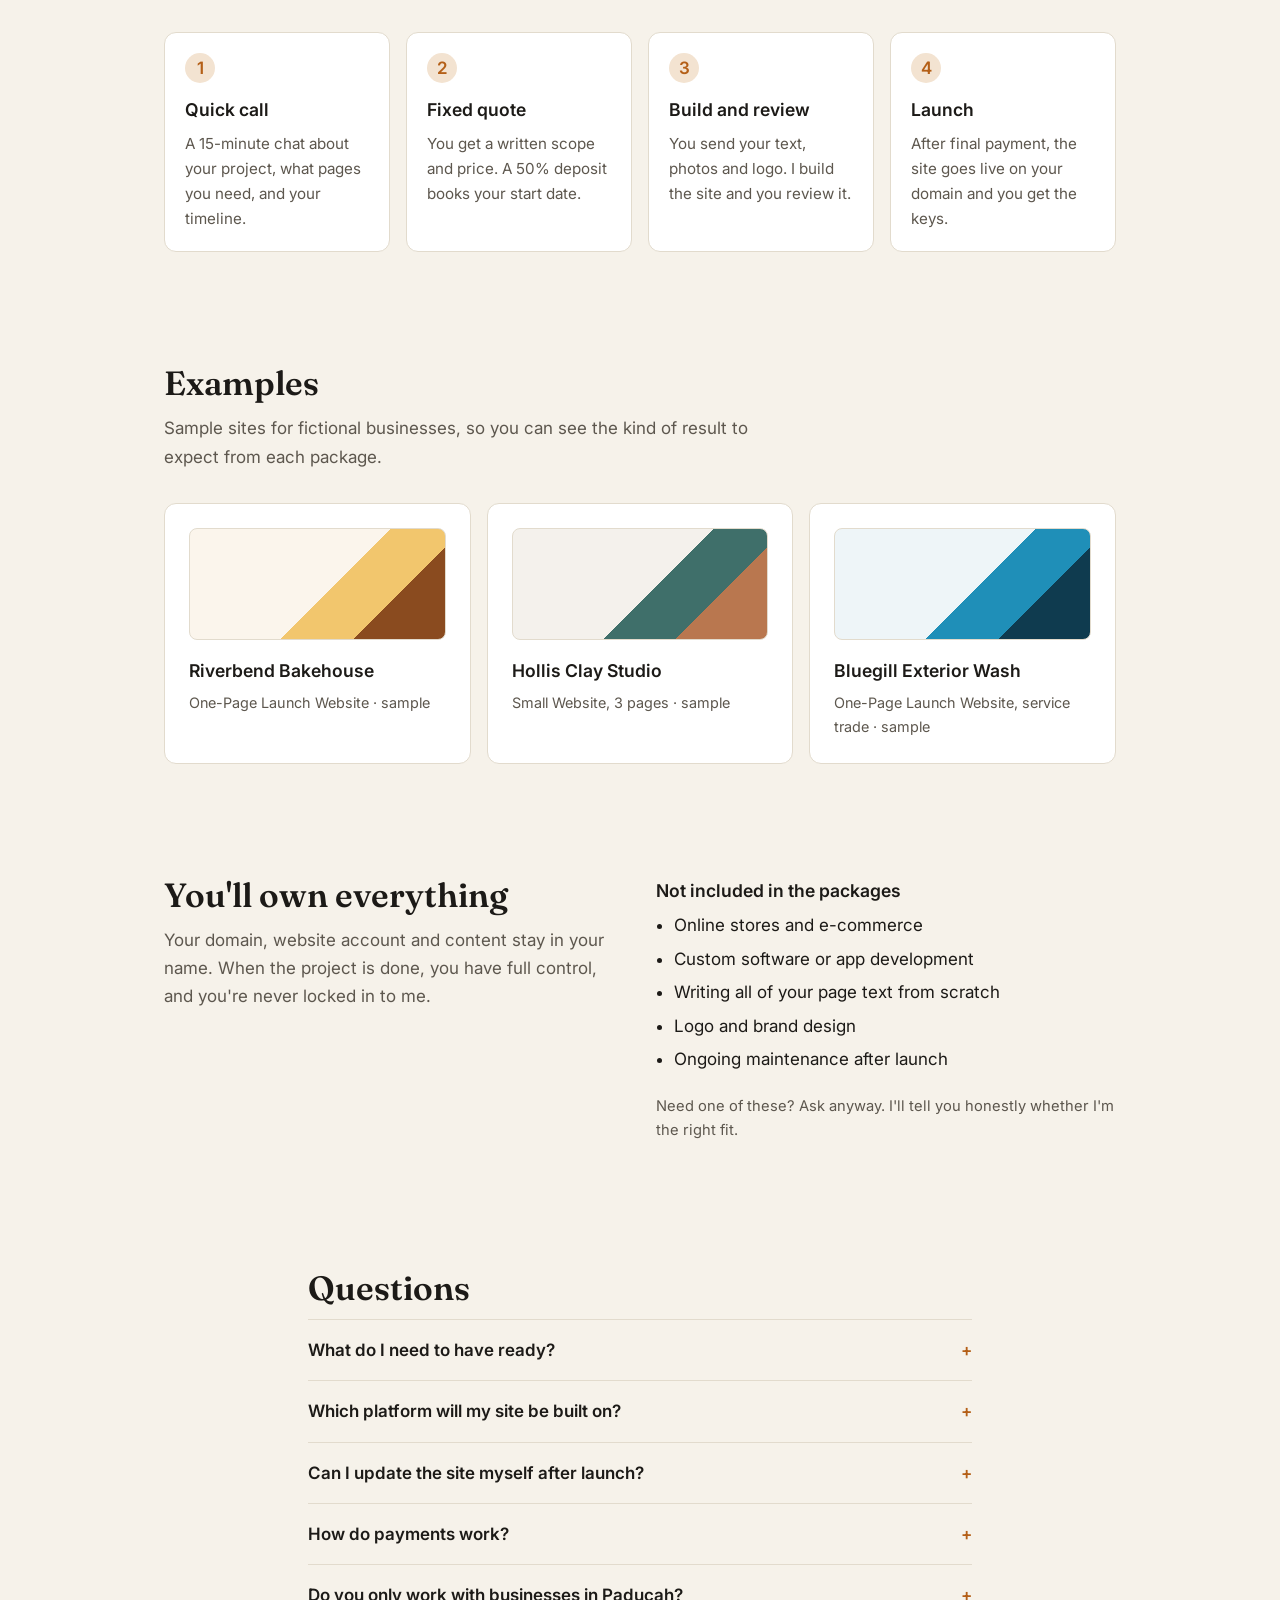
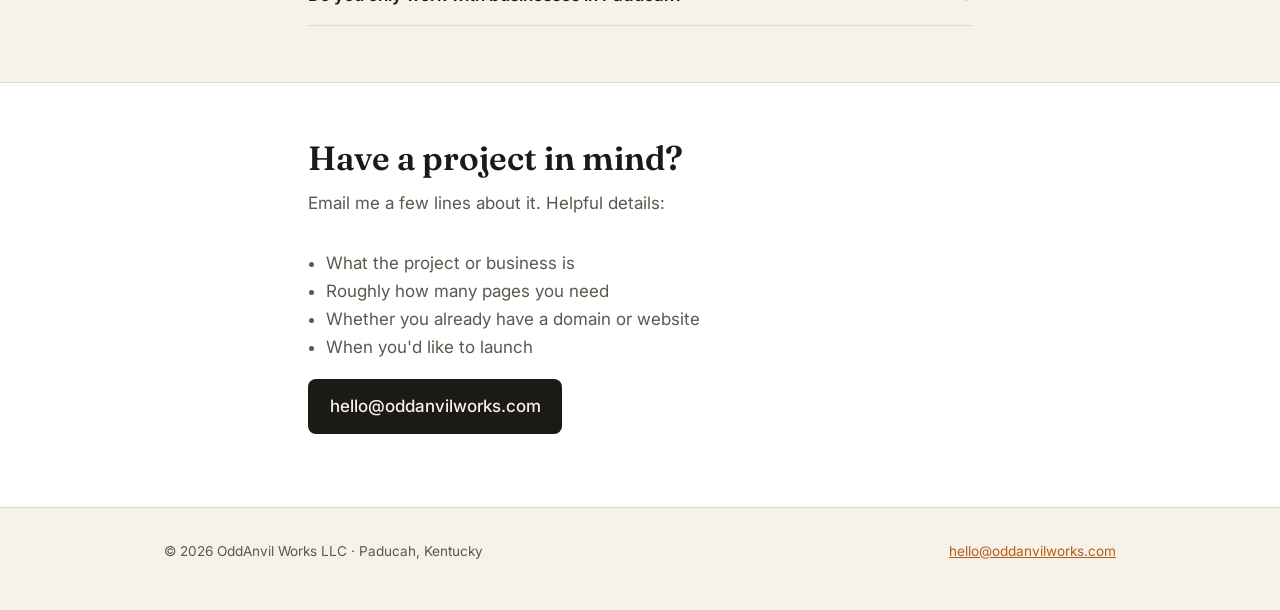
==== commit ce9631bf: "Add Bluegill Exterior Wash demo (service-trade one-pager) Co-Authored-By: Claude Opus 5.5 <noreply@a" ====
--- a/index.html
+++ b/index.html
@@ -243,7 +243,7 @@
     <section id="examples">
       <div class="wrap">
         <h2>Examples</h2>
-        <p class="section-intro">Two sample sites for fictional businesses, one for each website package, so you can see the kind of result to expect.</p>
+        <p class="section-intro">Sample sites for fictional businesses, so you can see the kind of result to expect from each package.</p>
         <div class="cards">
           <a class="card example" href="demos/riverbend-bakehouse/">
             <span class="swatch" style="background: linear-gradient(135deg, #fbf5ec 0 55%, #f2c66d 55% 75%, #8a4b1f 75%);"></span>
@@ -254,6 +254,11 @@
             <span class="swatch" style="background: linear-gradient(135deg, #f4f1ec 0 55%, #3f6f6a 55% 75%, #b9774f 75%);"></span>
             <h3>Hollis Clay Studio</h3>
             <p class="meta">Small Website, 3 pages · sample</p>
+          </a>
+          <a class="card example" href="demos/bluegill-exterior-wash/">
+            <span class="swatch" style="background: linear-gradient(135deg, #eef5f8 0 55%, #1f8fb8 55% 75%, #0f3b4f 75%);"></span>
+            <h3>Bluegill Exterior Wash</h3>
+            <p class="meta">One-Page Launch Website, service trade · sample</p>
           </a>
         </div>
       </div>
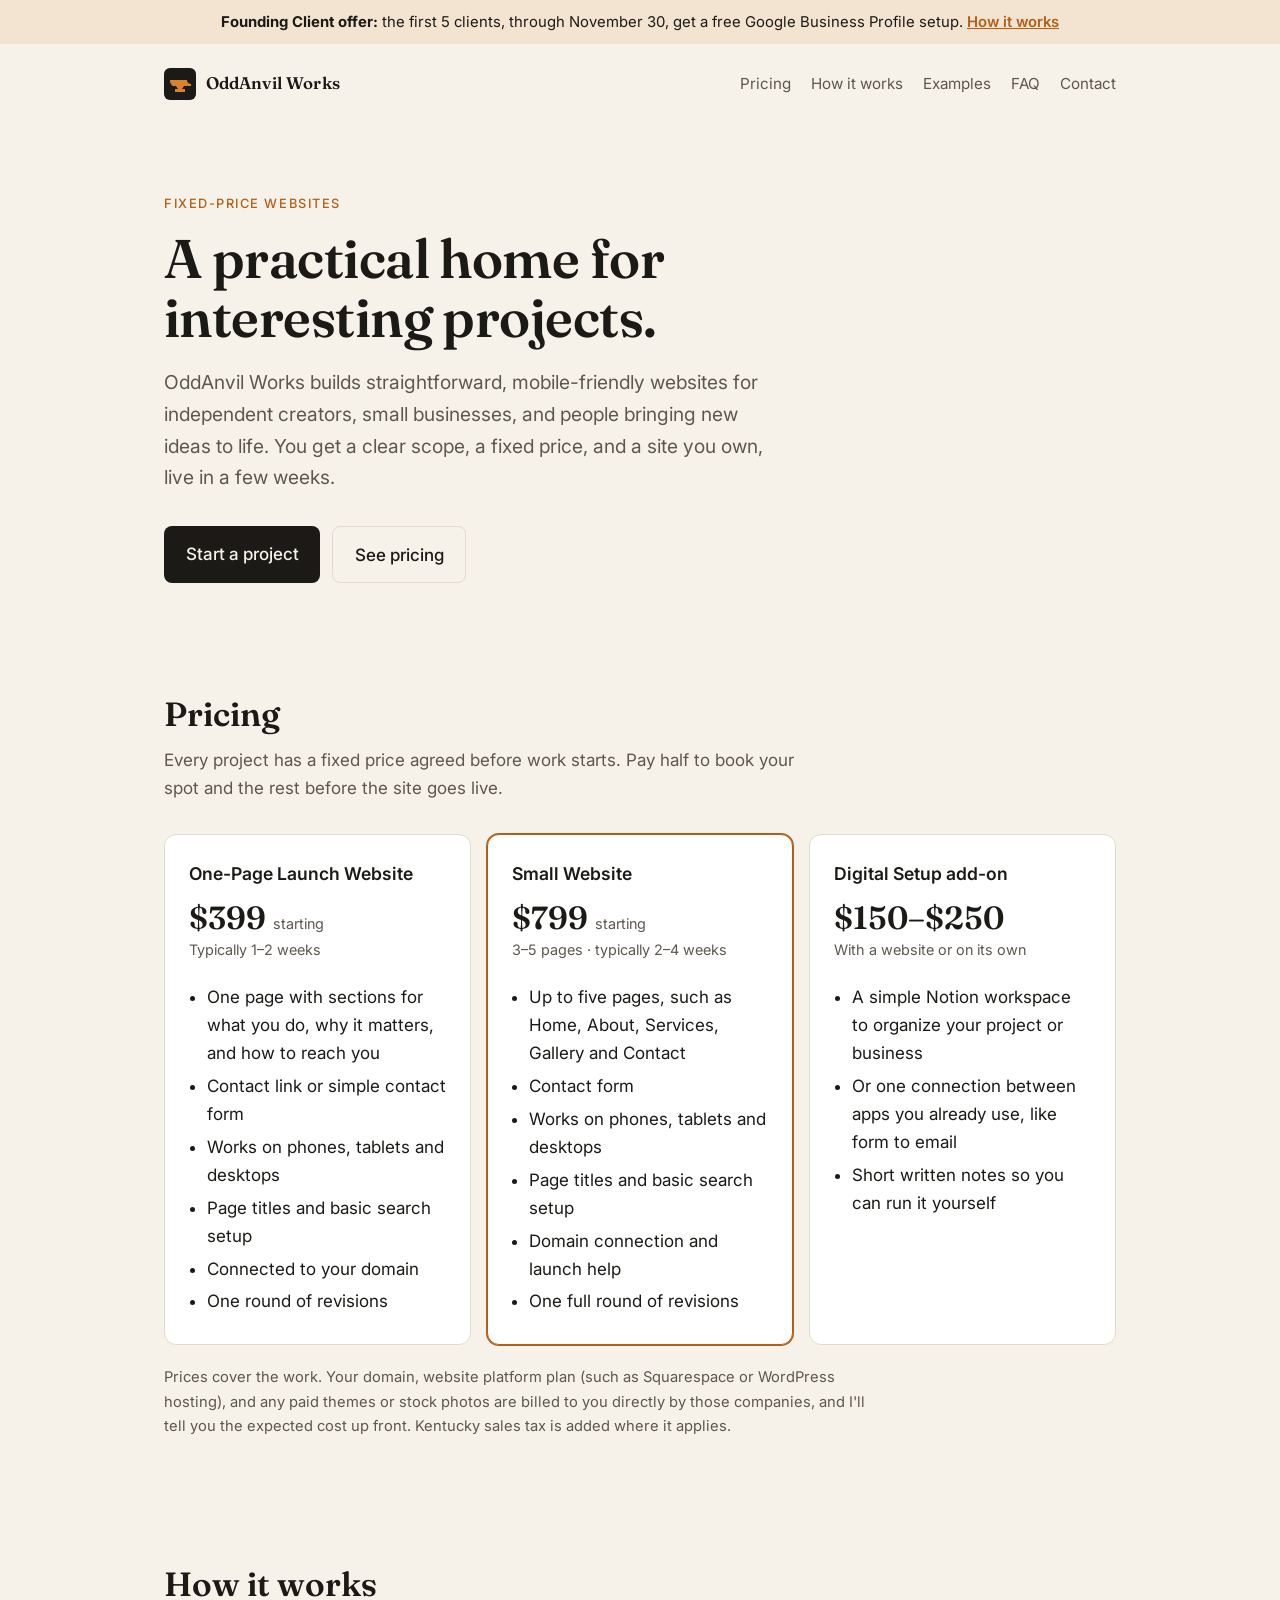
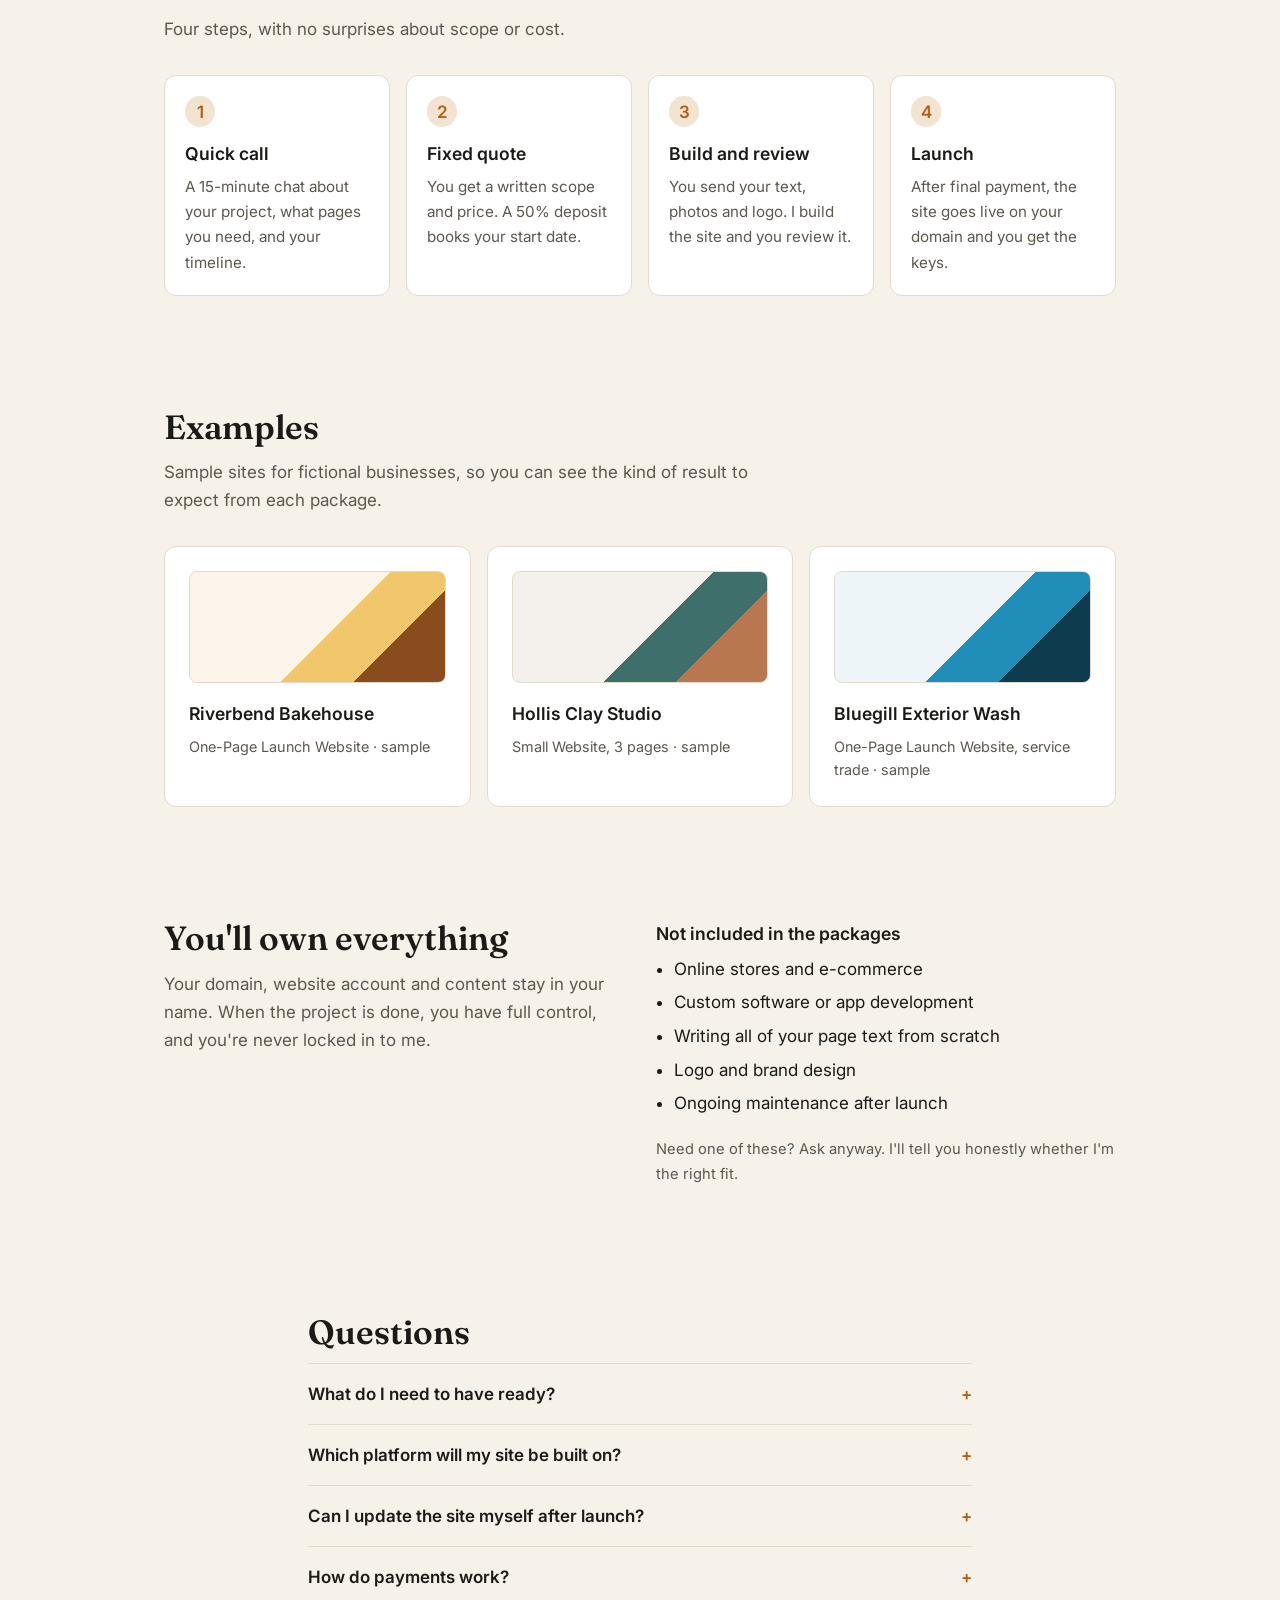
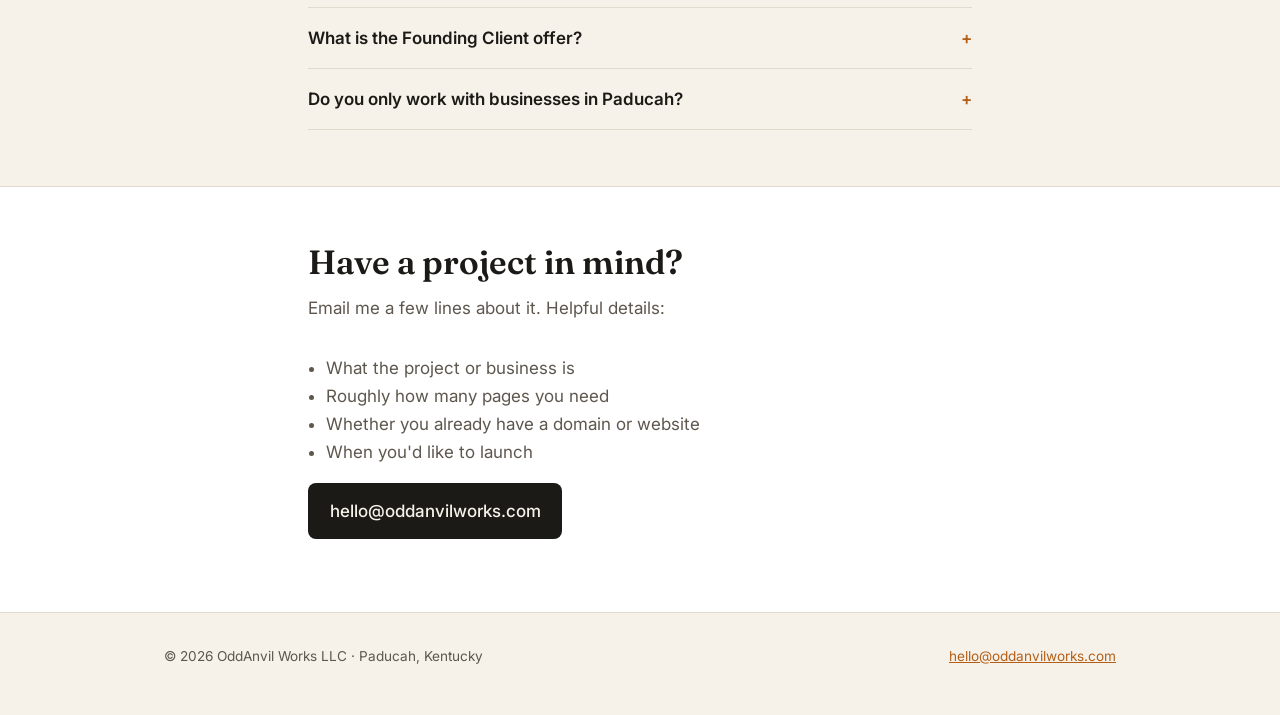
==== commit 00ee3dd1: "Add Founding Client offer banner, FAQ entry and social preview image Co-Authored-By: Claude Opus 5.5" ====
--- a/index.html
+++ b/index.html
@@ -10,7 +10,11 @@
 <meta property="og:description" content="One-page sites from $399. Small 3–5 page sites from $799. Clear scope, fixed price, launched in weeks.">
 <meta property="og:url" content="https://oddanvilworks.com/">
 <meta property="og:type" content="website">
-<meta name="twitter:card" content="summary">
+<meta property="og:image" content="https://oddanvilworks.com/og.png">
+<meta property="og:image:width" content="1200">
+<meta property="og:image:height" content="630">
+<meta property="og:image:alt" content="OddAnvil Works: fixed-price websites. One-page from $399, 3–5 pages from $799.">
+<meta name="twitter:card" content="summary_large_image">
 <meta name="theme-color" content="#1c1a17">
 <link rel="icon" href="data:image/svg+xml,%3Csvg xmlns='http://www.w3.org/2000/svg' viewBox='0 0 64 64'%3E%3Crect width='64' height='64' rx='12' fill='%231c1a17'/%3E%3Cpath d='M12 24h34c0 6 6 8 8 8v4H40l-4 6h6v6H22v-6h6l-4-6h-4c-4 0-8-4-8-12z' fill='%23d9822b'/%3E%3C/svg%3E">
 <link rel="preconnect" href="https://fonts.googleapis.com">
@@ -67,6 +71,9 @@
   .wrap { width: 100%; max-width: 62rem; margin: 0 auto; padding: 0 1.25rem; }
   .narrow { max-width: 44rem; }
 
+  .offer { background: var(--accent-soft); font-size: .93rem; padding: .6rem 0; text-align: center; }
+  .offer a { color: var(--accent); font-weight: 600; white-space: nowrap; }
+
   header.top { padding: 1.5rem 0; }
   header.top .wrap { display: flex; align-items: center; justify-content: space-between; gap: 1rem; }
   .brand {
@@ -152,6 +159,9 @@
 </style>
 </head>
 <body>
+  <div class="offer">
+    <div class="wrap"><strong>Founding Client offer:</strong> the first 5 clients, through November 30, get a free Google Business Profile setup. <a href="#founding">How it works</a></div>
+  </div>
   <header class="top">
     <div class="wrap">
       <a class="brand" href="#top" aria-label="OddAnvil Works home">
@@ -305,6 +315,10 @@
           <summary>How do payments work?</summary>
           <p>50% when you book, 50% when the site is ready to launch. Invoices are sent online and can be paid by card. Extra work outside the agreed scope is quoted first, at $75 per hour.</p>
         </details>
+        <details id="founding">
+          <summary>What is the Founding Client offer?</summary>
+          <p>The first 5 clients who book by November 30, 2026 pay the normal price and also get their Google Business Profile set up or cleaned up for free (normally part of the $150 Digital Setup). In return, I ask for a short testimonial, a Google review if you're happy, and permission to show your site under Examples.</p>
+        </details>
         <details>
           <summary>Do you only work with businesses in Paducah?</summary>
           <p>No. I'm based in Paducah, Kentucky, and everything is done remotely, so I can work with you wherever you are.</p>
@@ -333,5 +347,10 @@
       <a href="mailto:hello@oddanvilworks.com">hello@oddanvilworks.com</a>
     </div>
   </footer>
+  <script>
+    // Open an FAQ answer when a link points to it, e.g. #founding
+    function openFromHash() { var d = document.getElementById(location.hash.slice(1)); if (d && d.tagName === "DETAILS") d.open = true; }
+    addEventListener("hashchange", openFromHash); openFromHash();
+  </script>
 </body>
 </html>
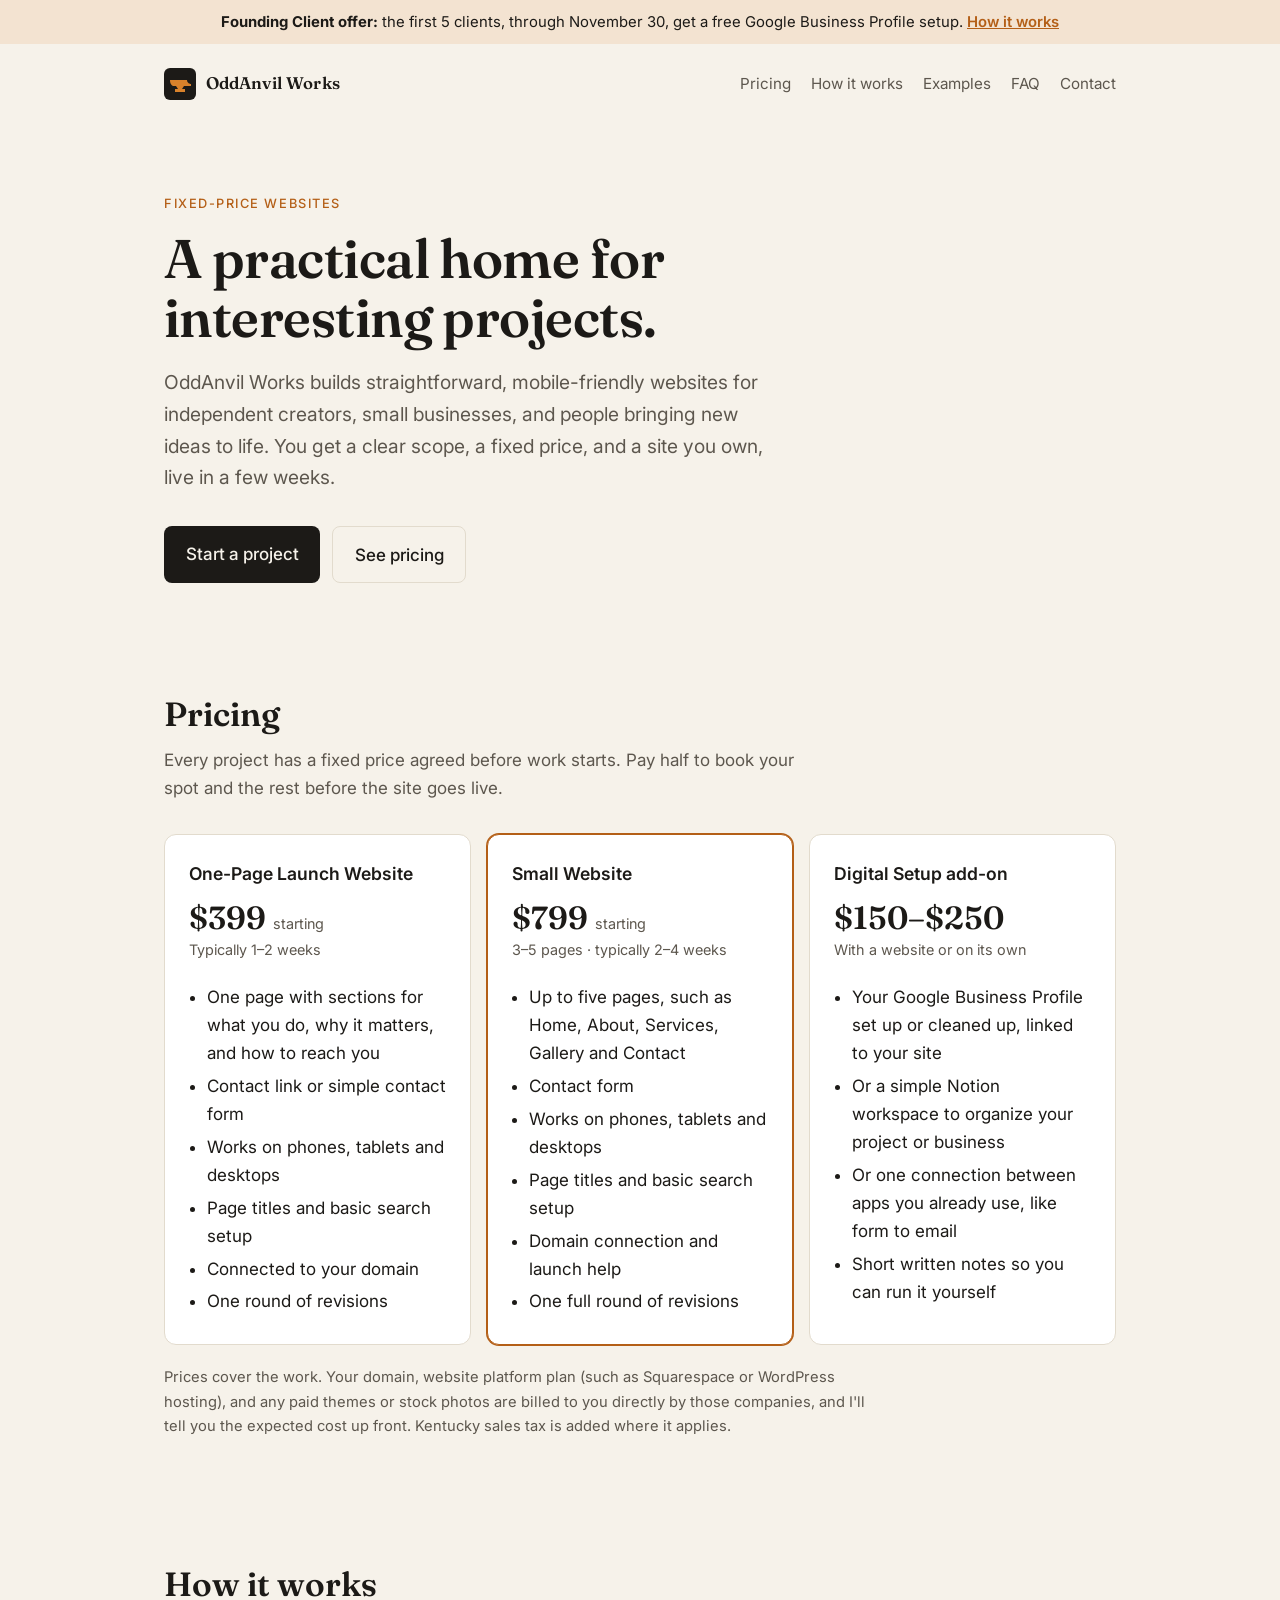
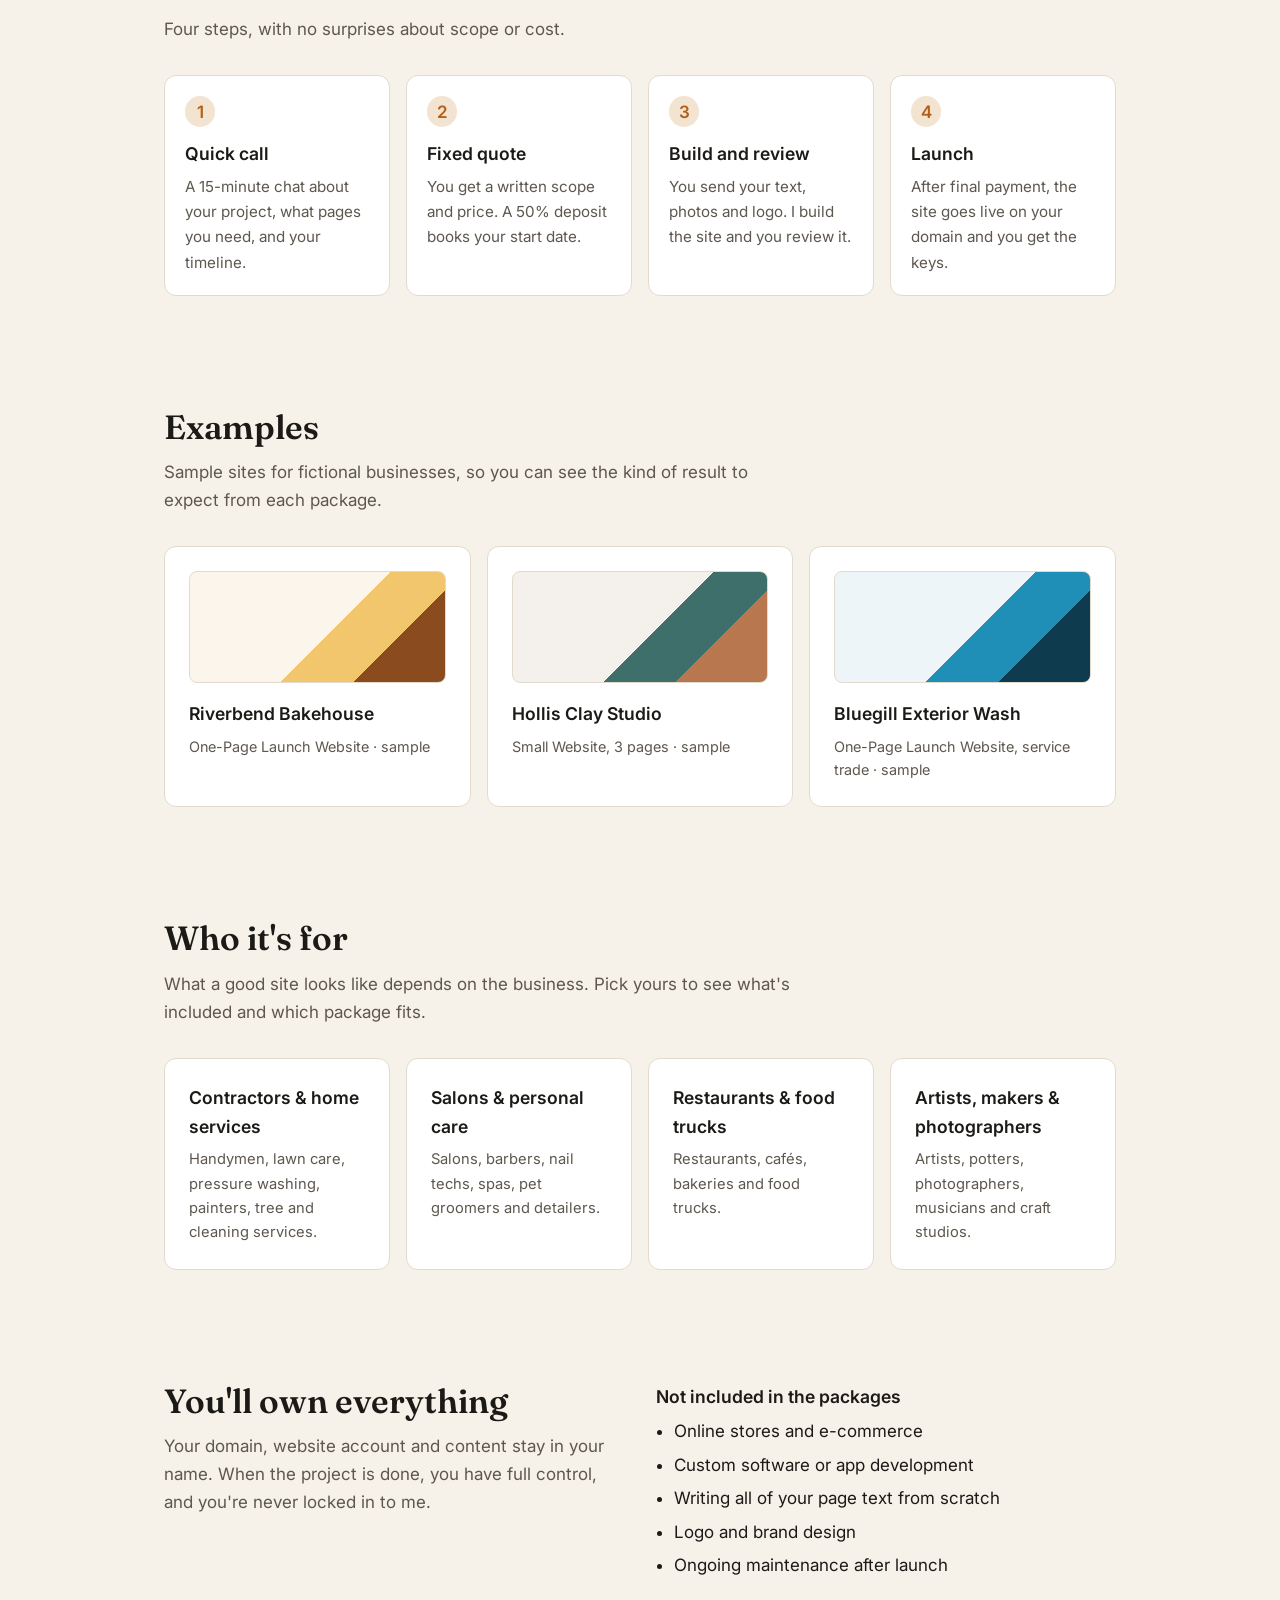
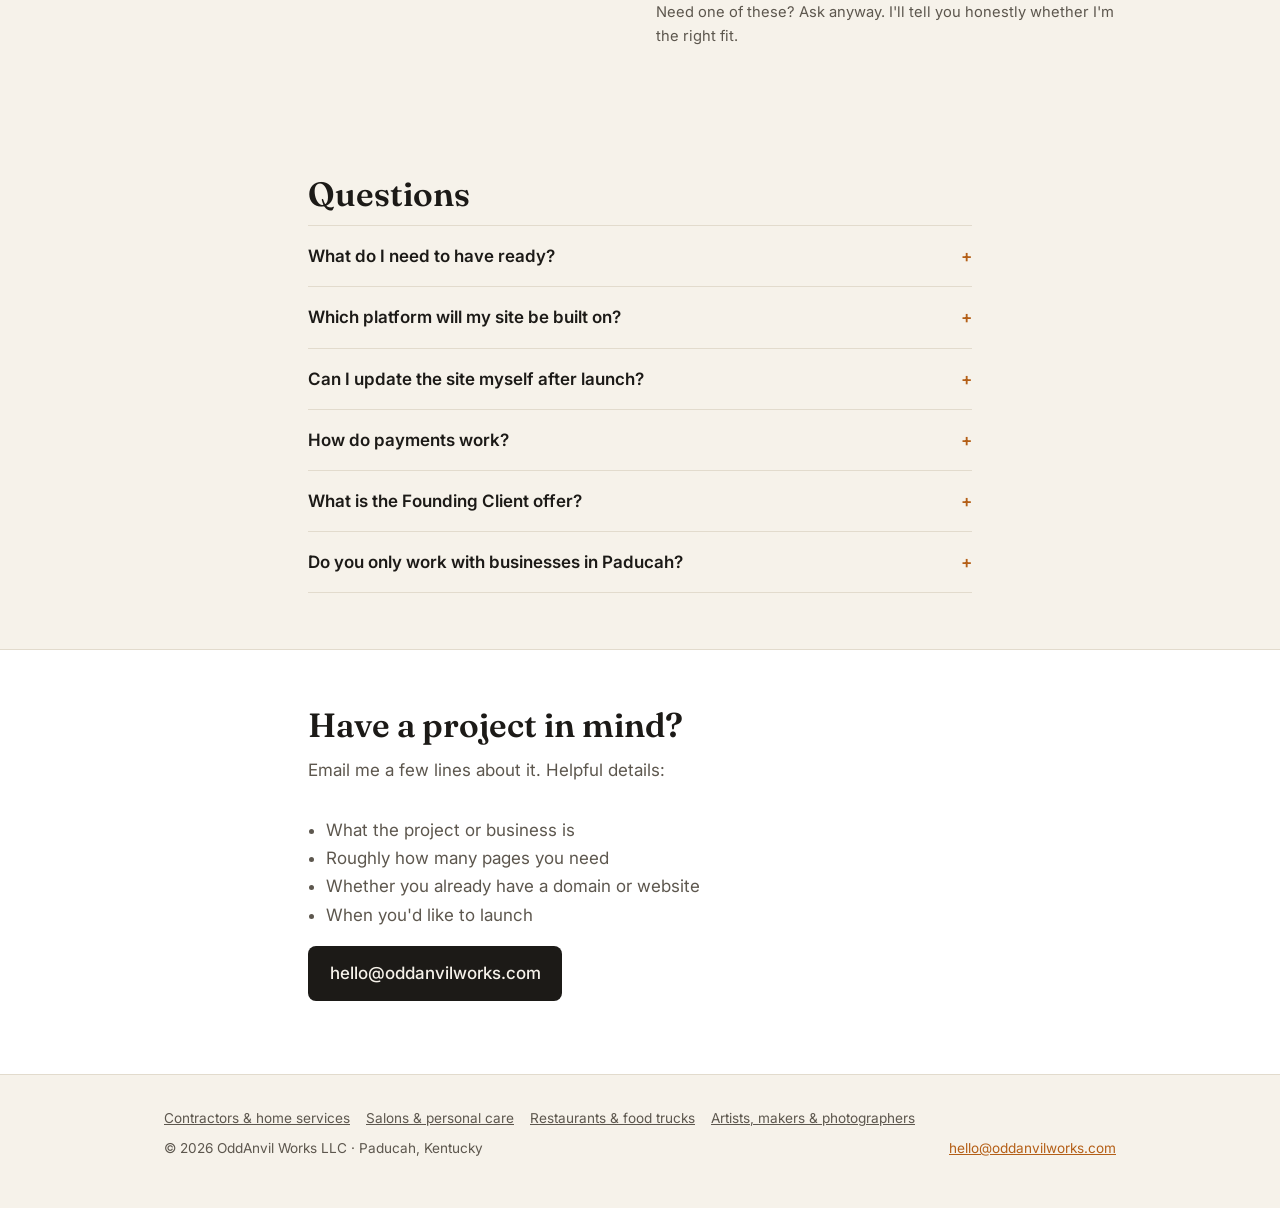
==== commit 2b46982f: "Add niche landing pages, 404 page, favicons and shared stylesheet Four pages (contractors, salons, r" ====
--- a/index.html
+++ b/index.html
@@ -16,7 +16,9 @@
 <meta property="og:image:alt" content="OddAnvil Works: fixed-price websites. One-page from $399, 3–5 pages from $799.">
 <meta name="twitter:card" content="summary_large_image">
 <meta name="theme-color" content="#1c1a17">
-<link rel="icon" href="data:image/svg+xml,%3Csvg xmlns='http://www.w3.org/2000/svg' viewBox='0 0 64 64'%3E%3Crect width='64' height='64' rx='12' fill='%231c1a17'/%3E%3Cpath d='M12 24h34c0 6 6 8 8 8v4H40l-4 6h6v6H22v-6h6l-4-6h-4c-4 0-8-4-8-12z' fill='%23d9822b'/%3E%3C/svg%3E">
+<link rel="icon" href="/favicon.svg" type="image/svg+xml">
+<link rel="icon" href="/favicon-32.png" sizes="32x32" type="image/png">
+<link rel="apple-touch-icon" href="/apple-touch-icon.png">
 <link rel="preconnect" href="https://fonts.googleapis.com">
 <link rel="preconnect" href="https://fonts.gstatic.com" crossorigin>
 <link href="https://fonts.googleapis.com/css2?family=Fraunces:opsz,wght@9..144,600&family=Inter:wght@400;500;600&display=swap" rel="stylesheet">
@@ -38,125 +40,7 @@
   ]
 }
 </script>
-<style>
-  :root {
-    --bg: #f6f2ea;
-    --surface: #ffffff;
-    --text: #1c1a17;
-    --muted: #5d574e;
-    --accent: #b45f17;
-    --accent-soft: #f3e3d1;
-    --line: #e2dbcd;
-  }
-  @media (prefers-color-scheme: dark) {
-    :root {
-      --bg: #161412;
-      --surface: #201d1a;
-      --text: #f1ece3;
-      --muted: #b0a898;
-      --accent: #e38f3f;
-      --accent-soft: #3a2a1b;
-      --line: #34302a;
-    }
-  }
-  * { box-sizing: border-box; }
-  html { scroll-behavior: smooth; }
-  html, body { margin: 0; }
-  body {
-    background: var(--bg);
-    color: var(--text);
-    font: 400 1.0625rem/1.65 Inter, system-ui, -apple-system, "Segoe UI", sans-serif;
-  }
-  a { color: var(--accent); }
-  .wrap { width: 100%; max-width: 62rem; margin: 0 auto; padding: 0 1.25rem; }
-  .narrow { max-width: 44rem; }
-
-  .offer { background: var(--accent-soft); font-size: .93rem; padding: .6rem 0; text-align: center; }
-  .offer a { color: var(--accent); font-weight: 600; white-space: nowrap; }
-
-  header.top { padding: 1.5rem 0; }
-  header.top .wrap { display: flex; align-items: center; justify-content: space-between; gap: 1rem; }
-  .brand {
-    display: inline-flex; align-items: center; gap: .6rem; color: var(--text); text-decoration: none;
-    font: 600 1.05rem/1 Fraunces, Georgia, serif; letter-spacing: .01em;
-  }
-  .brand svg { width: 2rem; height: 2rem; }
-  nav.links { display: flex; gap: 1.25rem; font-size: .95rem; }
-  nav.links a { color: var(--muted); text-decoration: none; }
-  nav.links a:hover { color: var(--text); }
-  @media (max-width: 40rem) { nav.links { display: none; } }
-
-  section { padding: 3.5rem 0; }
-  .hero { padding: 4rem 0 3.5rem; }
-  .eyebrow {
-    display: inline-block; font-size: .8rem; font-weight: 500;
-    letter-spacing: .12em; text-transform: uppercase; color: var(--accent); margin-bottom: 1rem;
-  }
-  h1 {
-    font: 600 clamp(2.1rem, 6vw, 3.4rem)/1.08 Fraunces, Georgia, serif;
-    margin: 0 0 1.25rem; letter-spacing: -.01em; max-width: 40rem;
-  }
-  h2 {
-    font: 600 clamp(1.6rem, 4vw, 2.1rem)/1.15 Fraunces, Georgia, serif;
-    margin: 0 0 .75rem;
-  }
-  h3 { font-size: 1.1rem; font-weight: 600; margin: 0 0 .4rem; }
-  .lede { font-size: 1.2rem; color: var(--muted); margin: 0 0 2rem; max-width: 38rem; }
-  .section-intro { color: var(--muted); margin: 0 0 2rem; max-width: 40rem; }
-
-  .button {
-    display: inline-block; background: var(--text); color: var(--bg);
-    text-decoration: none; font-weight: 500; padding: .85rem 1.35rem; border-radius: .5rem;
-  }
-  .button.secondary { background: transparent; color: var(--text); border: 1px solid var(--line); }
-  .button:hover, .button:focus-visible { background: var(--accent); color: #fff; border-color: var(--accent); }
-  .button:focus-visible { outline: 3px solid var(--accent); outline-offset: 3px; }
-  .actions { display: flex; flex-wrap: wrap; gap: .75rem; }
-
-  .cards { display: grid; grid-template-columns: repeat(auto-fit, minmax(16rem, 1fr)); gap: 1rem; }
-  .card {
-    background: var(--surface); border: 1px solid var(--line); border-radius: .75rem;
-    padding: 1.5rem; display: flex; flex-direction: column;
-  }
-  .card.featured { border-color: var(--accent); box-shadow: 0 0 0 1px var(--accent); }
-  .price { font: 600 2rem/1 Fraunces, Georgia, serif; margin: .5rem 0 .25rem; }
-  .price small { font: 400 .9rem/1 Inter, sans-serif; color: var(--muted); }
-  .meta { color: var(--muted); font-size: .9rem; margin: 0 0 1rem; }
-  .card ul { margin: 0; padding-left: 1.1rem; }
-  .card li { margin: .3rem 0; }
-  .note { color: var(--muted); font-size: .92rem; margin-top: 1.25rem; max-width: 44rem; }
-  a.example { color: var(--text); text-decoration: none; transition: border-color .15s; }
-  a.example:hover, a.example:focus-visible { border-color: var(--accent); }
-  .swatch { display: block; height: 7rem; border-radius: .5rem; margin-bottom: 1rem; border: 1px solid var(--line); }
-  .example .meta { margin: 0; }
-
-  ol.steps { list-style: none; counter-reset: step; padding: 0; margin: 0; display: grid; gap: 1rem;
-    grid-template-columns: repeat(auto-fit, minmax(13rem, 1fr)); }
-  ol.steps li { counter-increment: step; background: var(--surface); border: 1px solid var(--line); border-radius: .75rem; padding: 1.25rem; }
-  ol.steps li::before {
-    content: counter(step); display: inline-grid; place-items: center; width: 1.9rem; height: 1.9rem;
-    border-radius: 50%; background: var(--accent-soft); color: var(--accent); font-weight: 600; margin-bottom: .75rem;
-  }
-  ol.steps p { margin: 0; color: var(--muted); font-size: .95rem; }
-
-  .two-col { display: grid; grid-template-columns: repeat(auto-fit, minmax(16rem, 1fr)); gap: 1rem 2rem; }
-  .two-col ul { margin: 0; padding-left: 1.1rem; }
-  .two-col li { margin: .35rem 0; }
-
-  details { border-bottom: 1px solid var(--line); padding: 1rem 0; }
-  details:first-of-type { border-top: 1px solid var(--line); }
-  summary { cursor: pointer; font-weight: 600; list-style: none; display: flex; justify-content: space-between; gap: 1rem; }
-  summary::-webkit-details-marker { display: none; }
-  summary::after { content: "+"; color: var(--accent); font-weight: 600; }
-  details[open] summary::after { content: "–"; }
-  details p { color: var(--muted); margin: .6rem 0 0; }
-
-  .contact { background: var(--surface); border-top: 1px solid var(--line); border-bottom: 1px solid var(--line); }
-  .contact ul { padding-left: 1.1rem; color: var(--muted); }
-
-  footer { padding: 2rem 0 3rem; font-size: .85rem; color: var(--muted); }
-  footer .wrap { display: flex; flex-wrap: wrap; justify-content: space-between; gap: .5rem; }
-</style>
+<link rel="stylesheet" href="/assets/site.css">
 </head>
 <body>
   <div class="offer">
@@ -227,7 +111,8 @@
             <p class="price">$150–$250</p>
             <p class="meta">With a website or on its own</p>
             <ul>
-              <li>A simple Notion workspace to organize your project or business</li>
+              <li>Your Google Business Profile set up or cleaned up, linked to your site</li>
+              <li>Or a simple Notion workspace to organize your project or business</li>
               <li>Or one connection between apps you already use, like form to email</li>
               <li>Short written notes so you can run it yourself</li>
             </ul>
@@ -274,6 +159,19 @@
       </div>
     </section>
 
+    <section id="who">
+      <div class="wrap">
+        <h2>Who it's for</h2>
+        <p class="section-intro">What a good site looks like depends on the business. Pick yours to see what's included and which package fits.</p>
+        <div class="niche-links">
+          <a class="card" href="/websites-for-contractors/"><h3>Contractors & home services</h3><p>Handymen, lawn care, pressure washing, painters, tree and cleaning services.</p></a>
+          <a class="card" href="/websites-for-salons/"><h3>Salons & personal care</h3><p>Salons, barbers, nail techs, spas, pet groomers and detailers.</p></a>
+          <a class="card" href="/websites-for-restaurants/"><h3>Restaurants & food trucks</h3><p>Restaurants, cafés, bakeries and food trucks.</p></a>
+          <a class="card" href="/websites-for-artists/"><h3>Artists, makers & photographers</h3><p>Artists, potters, photographers, musicians and craft studios.</p></a>
+        </div>
+      </div>
+    </section>
+
     <section>
       <div class="wrap">
         <div class="two-col">
@@ -343,6 +241,12 @@
 
   <footer>
     <div class="wrap">
+      <nav aria-label="Who it's for">
+        <a href="/websites-for-contractors/">Contractors & home services</a>
+        <a href="/websites-for-salons/">Salons & personal care</a>
+        <a href="/websites-for-restaurants/">Restaurants & food trucks</a>
+        <a href="/websites-for-artists/">Artists, makers & photographers</a>
+      </nav>
       <span>© 2026 OddAnvil Works LLC · Paducah, Kentucky</span>
       <a href="mailto:hello@oddanvilworks.com">hello@oddanvilworks.com</a>
     </div>
--- a/assets/site.css
+++ b/assets/site.css
@@ -0,0 +1,130 @@
+:root {
+  --bg: #f6f2ea;
+  --surface: #ffffff;
+  --text: #1c1a17;
+  --muted: #5d574e;
+  --accent: #b45f17;
+  --accent-soft: #f3e3d1;
+  --line: #e2dbcd;
+}
+@media (prefers-color-scheme: dark) {
+  :root {
+    --bg: #161412;
+    --surface: #201d1a;
+    --text: #f1ece3;
+    --muted: #b0a898;
+    --accent: #e38f3f;
+    --accent-soft: #3a2a1b;
+    --line: #34302a;
+  }
+}
+* { box-sizing: border-box; }
+html { scroll-behavior: smooth; }
+html, body { margin: 0; }
+body {
+  background: var(--bg);
+  color: var(--text);
+  font: 400 1.0625rem/1.65 Inter, system-ui, -apple-system, "Segoe UI", sans-serif;
+}
+a { color: var(--accent); }
+.wrap { width: 100%; max-width: 62rem; margin: 0 auto; padding: 0 1.25rem; }
+.narrow { max-width: 44rem; }
+
+.offer { background: var(--accent-soft); font-size: .93rem; padding: .6rem 0; text-align: center; }
+.offer a { color: var(--accent); font-weight: 600; white-space: nowrap; }
+
+header.top { padding: 1.5rem 0; }
+header.top .wrap { display: flex; align-items: center; justify-content: space-between; gap: 1rem; }
+.brand {
+  display: inline-flex; align-items: center; gap: .6rem; color: var(--text); text-decoration: none;
+  font: 600 1.05rem/1 Fraunces, Georgia, serif; letter-spacing: .01em;
+}
+.brand svg { width: 2rem; height: 2rem; }
+nav.links { display: flex; gap: 1.25rem; font-size: .95rem; }
+nav.links a { color: var(--muted); text-decoration: none; }
+nav.links a:hover { color: var(--text); }
+@media (max-width: 40rem) { nav.links { display: none; } }
+
+section { padding: 3.5rem 0; }
+.hero { padding: 4rem 0 3.5rem; }
+.eyebrow {
+  display: inline-block; font-size: .8rem; font-weight: 500;
+  letter-spacing: .12em; text-transform: uppercase; color: var(--accent); margin-bottom: 1rem;
+}
+h1 {
+  font: 600 clamp(2.1rem, 6vw, 3.4rem)/1.08 Fraunces, Georgia, serif;
+  margin: 0 0 1.25rem; letter-spacing: -.01em; max-width: 40rem;
+}
+h2 {
+  font: 600 clamp(1.6rem, 4vw, 2.1rem)/1.15 Fraunces, Georgia, serif;
+  margin: 0 0 .75rem;
+}
+h3 { font-size: 1.1rem; font-weight: 600; margin: 0 0 .4rem; }
+.lede { font-size: 1.2rem; color: var(--muted); margin: 0 0 2rem; max-width: 38rem; }
+.section-intro { color: var(--muted); margin: 0 0 2rem; max-width: 40rem; }
+
+.button {
+  display: inline-block; background: var(--text); color: var(--bg);
+  text-decoration: none; font-weight: 500; padding: .85rem 1.35rem; border-radius: .5rem;
+}
+.button.secondary { background: transparent; color: var(--text); border: 1px solid var(--line); }
+.button:hover, .button:focus-visible { background: var(--accent); color: #fff; border-color: var(--accent); }
+.button:focus-visible { outline: 3px solid var(--accent); outline-offset: 3px; }
+.actions { display: flex; flex-wrap: wrap; gap: .75rem; }
+
+.cards { display: grid; grid-template-columns: repeat(auto-fit, minmax(16rem, 1fr)); gap: 1rem; }
+.card {
+  background: var(--surface); border: 1px solid var(--line); border-radius: .75rem;
+  padding: 1.5rem; display: flex; flex-direction: column;
+}
+.card.featured { border-color: var(--accent); box-shadow: 0 0 0 1px var(--accent); }
+.price { font: 600 2rem/1 Fraunces, Georgia, serif; margin: .5rem 0 .25rem; }
+.price small { font: 400 .9rem/1 Inter, sans-serif; color: var(--muted); }
+.meta { color: var(--muted); font-size: .9rem; margin: 0 0 1rem; }
+.card ul { margin: 0; padding-left: 1.1rem; }
+.card li { margin: .3rem 0; }
+.note { color: var(--muted); font-size: .92rem; margin-top: 1.25rem; max-width: 44rem; }
+a.example { color: var(--text); text-decoration: none; transition: border-color .15s; }
+a.example:hover, a.example:focus-visible { border-color: var(--accent); }
+.swatch { display: block; height: 7rem; border-radius: .5rem; margin-bottom: 1rem; border: 1px solid var(--line); }
+.example .meta { margin: 0; }
+
+ol.steps { list-style: none; counter-reset: step; padding: 0; margin: 0; display: grid; gap: 1rem;
+  grid-template-columns: repeat(auto-fit, minmax(13rem, 1fr)); }
+ol.steps li { counter-increment: step; background: var(--surface); border: 1px solid var(--line); border-radius: .75rem; padding: 1.25rem; }
+ol.steps li::before {
+  content: counter(step); display: inline-grid; place-items: center; width: 1.9rem; height: 1.9rem;
+  border-radius: 50%; background: var(--accent-soft); color: var(--accent); font-weight: 600; margin-bottom: .75rem;
+}
+ol.steps p { margin: 0; color: var(--muted); font-size: .95rem; }
+
+.two-col { display: grid; grid-template-columns: repeat(auto-fit, minmax(16rem, 1fr)); gap: 1rem 2rem; }
+.two-col ul { margin: 0; padding-left: 1.1rem; }
+.two-col li { margin: .35rem 0; }
+
+details { border-bottom: 1px solid var(--line); padding: 1rem 0; }
+details:first-of-type { border-top: 1px solid var(--line); }
+summary { cursor: pointer; font-weight: 600; list-style: none; display: flex; justify-content: space-between; gap: 1rem; }
+summary::-webkit-details-marker { display: none; }
+summary::after { content: "+"; color: var(--accent); font-weight: 600; }
+details[open] summary::after { content: "–"; }
+details p { color: var(--muted); margin: .6rem 0 0; }
+
+.contact { background: var(--surface); border-top: 1px solid var(--line); border-bottom: 1px solid var(--line); }
+.contact ul { padding-left: 1.1rem; color: var(--muted); }
+
+footer { padding: 2rem 0 3rem; font-size: .85rem; color: var(--muted); }
+footer .wrap { display: flex; flex-wrap: wrap; justify-content: space-between; gap: .5rem; }
+
+/* Shared by the niche pages */
+.crumbs { font-size: .9rem; color: var(--muted); margin-bottom: 1rem; }
+.crumbs a { color: var(--muted); }
+.fit { display: grid; grid-template-columns: repeat(auto-fit, minmax(16rem, 1fr)); gap: 1rem; }
+.fit .card p { color: var(--muted); margin: 0; }
+.fit .price { font-size: 1.6rem; }
+.niche-links { display: grid; grid-template-columns: repeat(auto-fit, minmax(13rem, 1fr)); gap: 1rem; }
+.niche-links a { color: var(--text); text-decoration: none; }
+.niche-links a:hover, .niche-links a:focus-visible { border-color: var(--accent); }
+.niche-links p { color: var(--muted); font-size: .92rem; margin: 0; }
+footer nav { display: flex; flex-wrap: wrap; gap: .25rem 1rem; width: 100%; }
+footer nav a { color: var(--muted); }
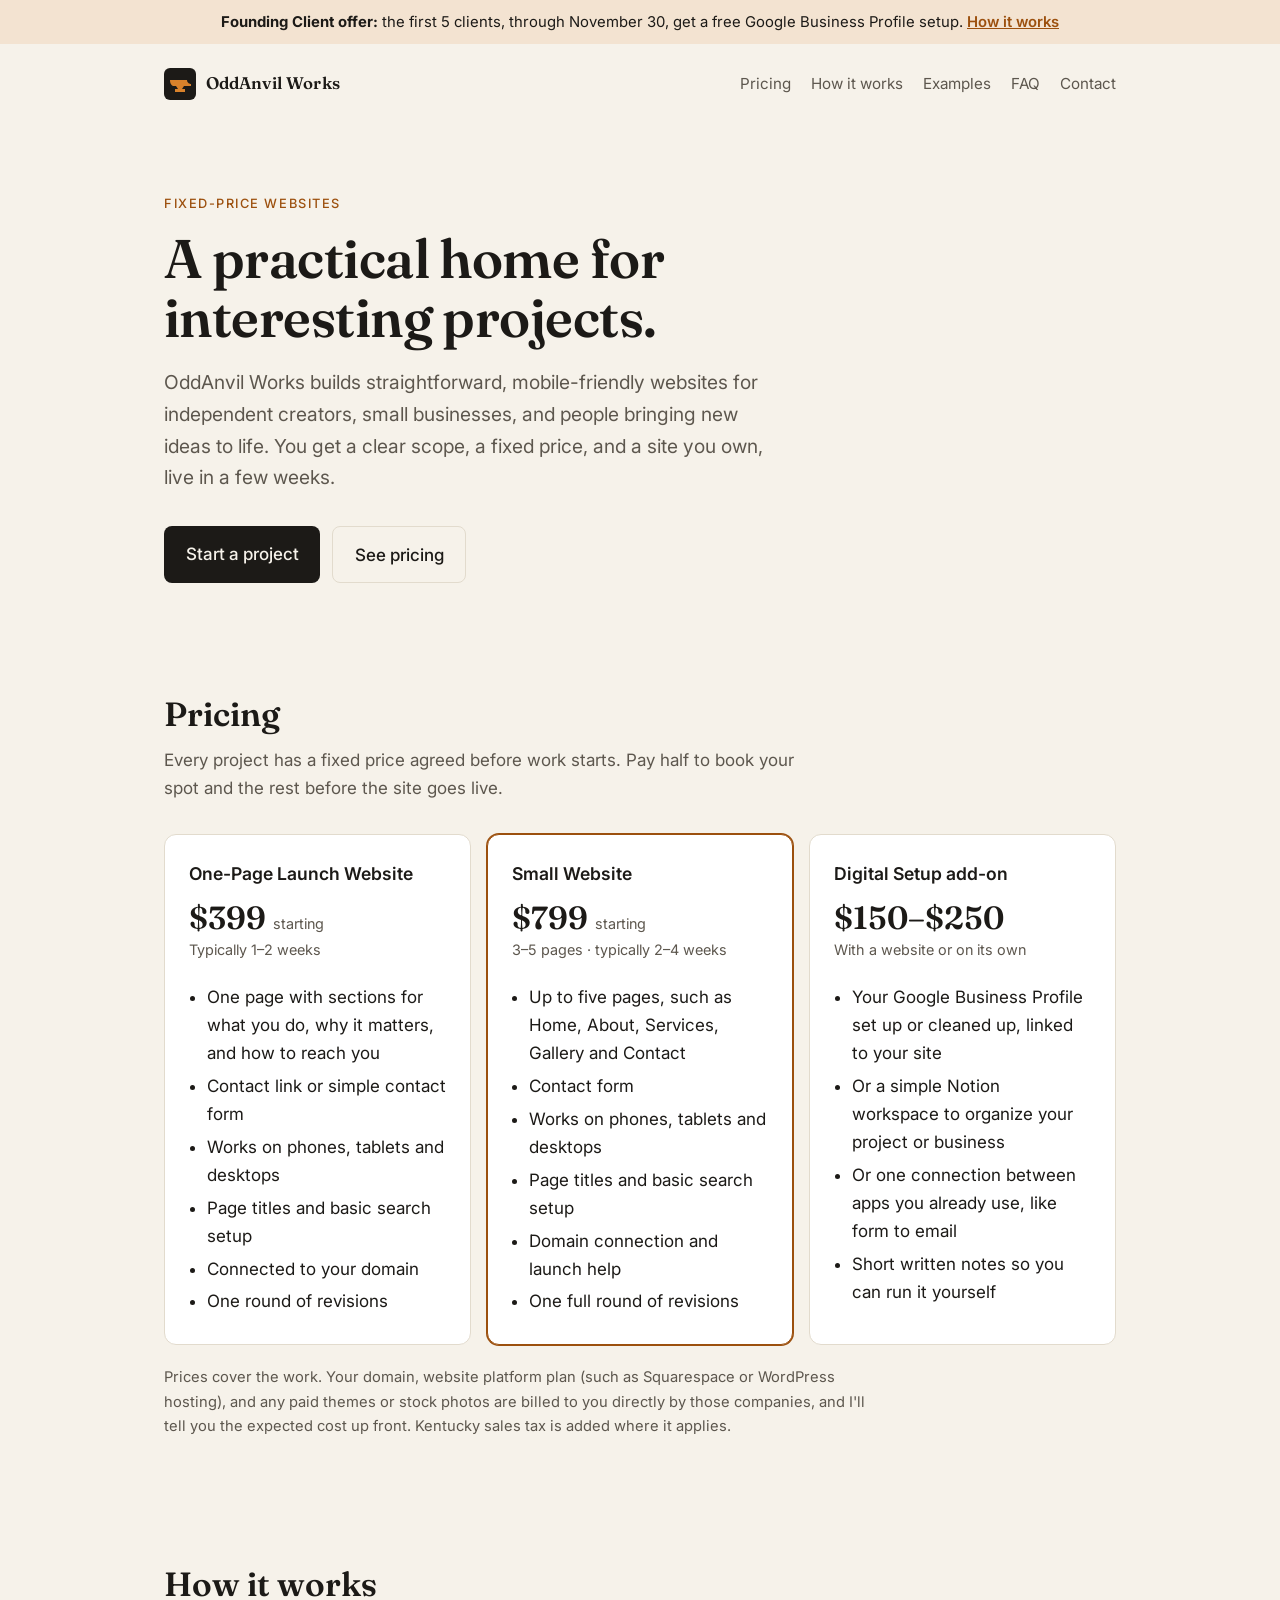
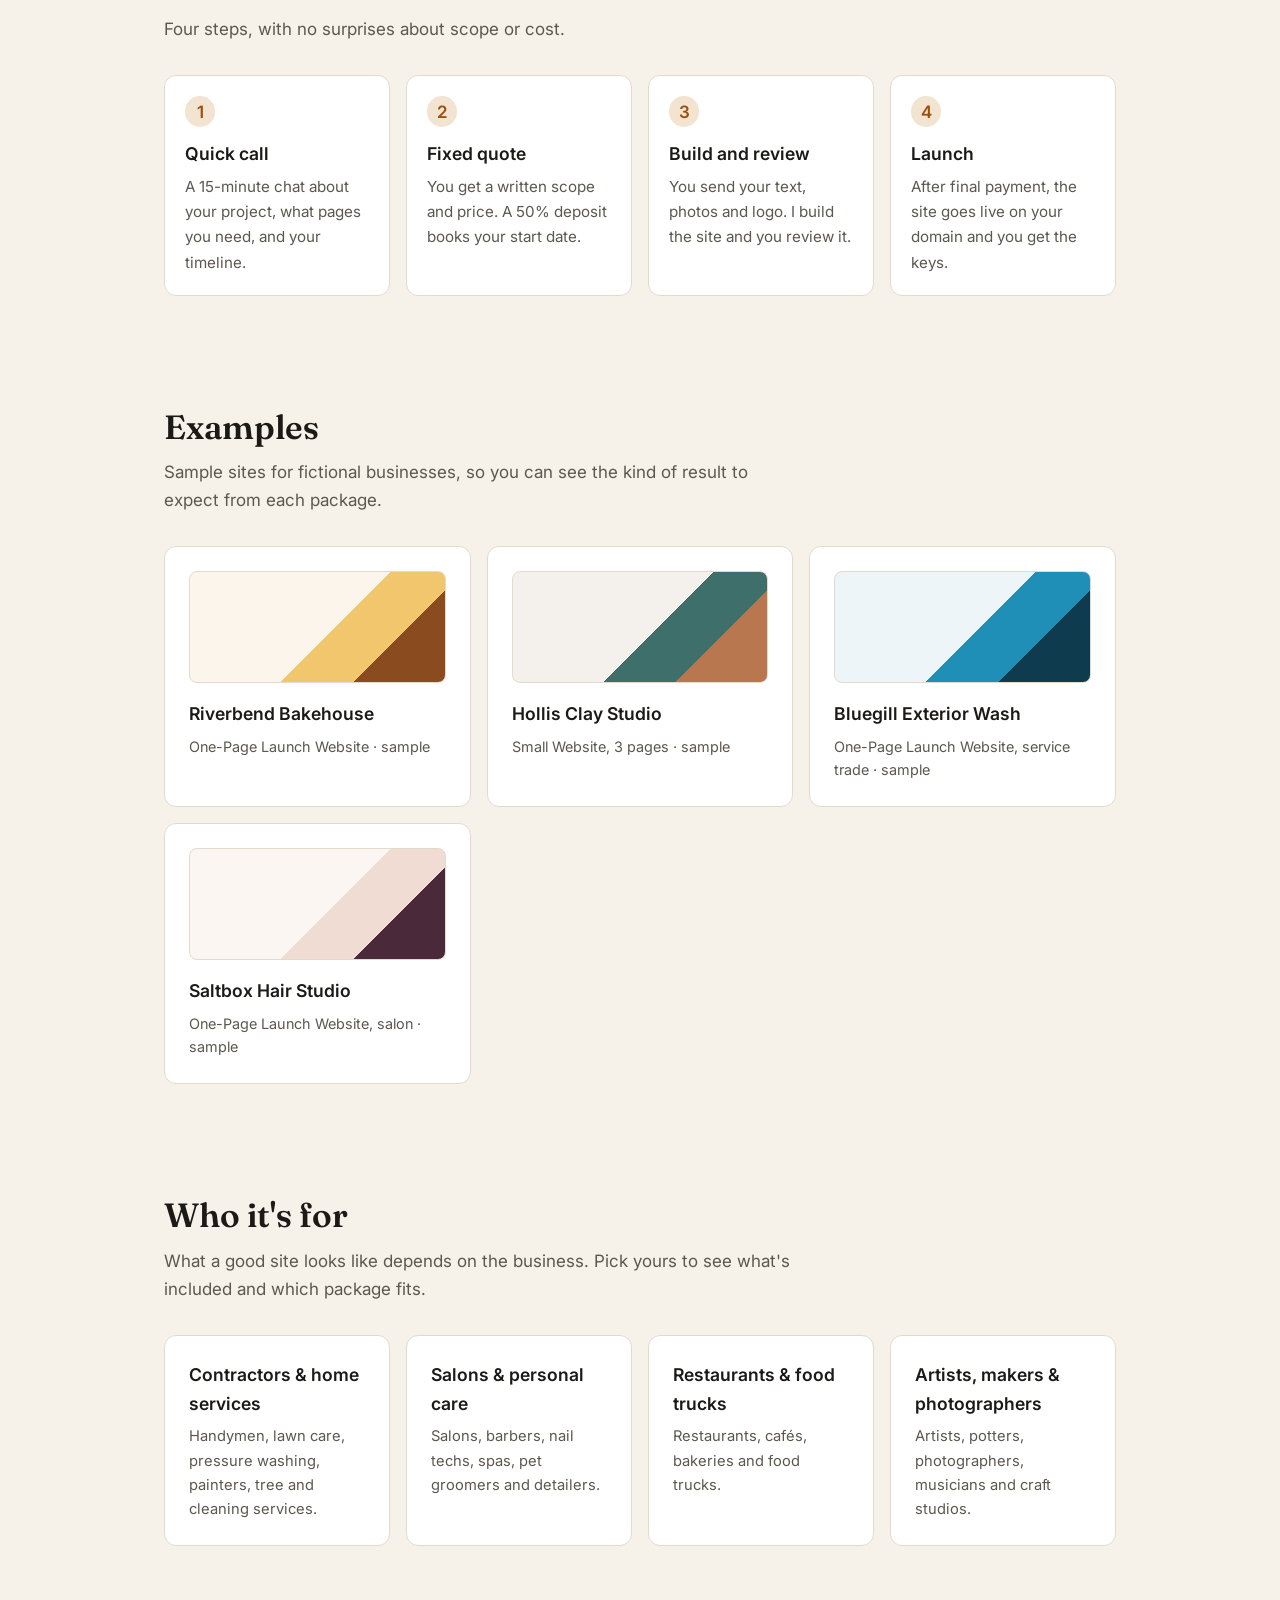
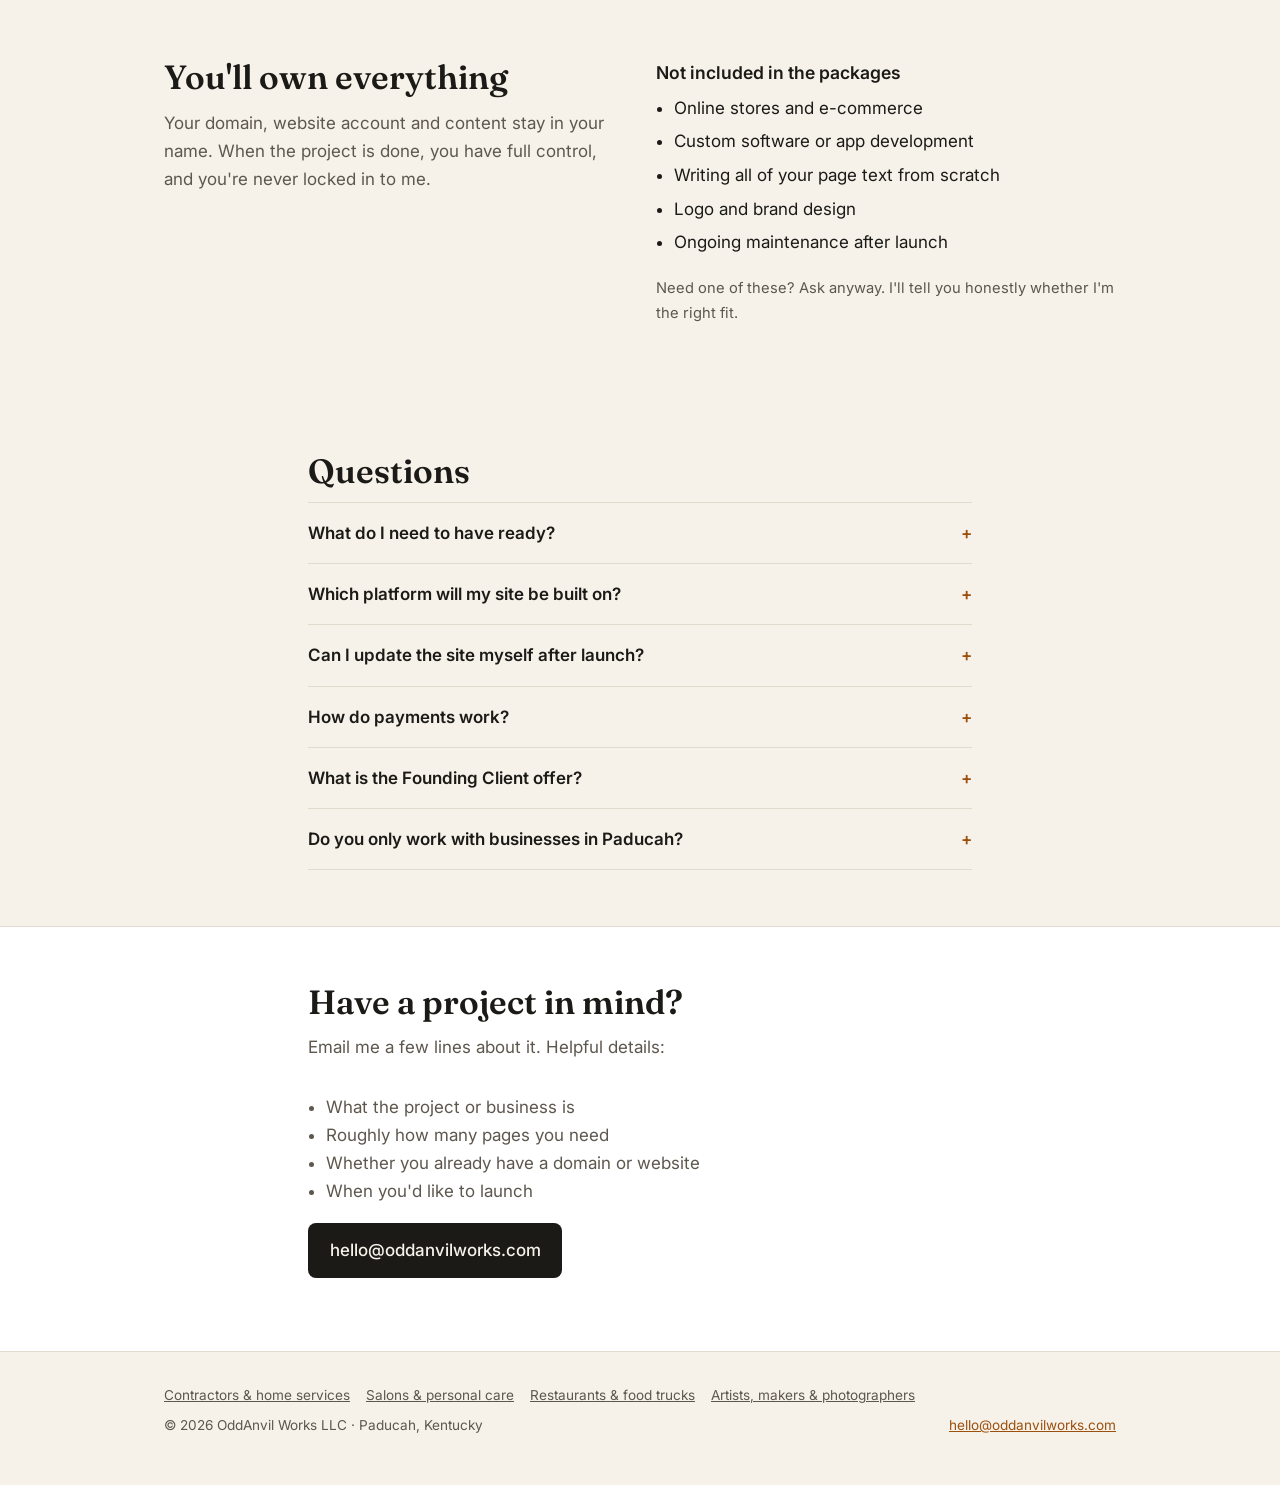
==== commit 44bb45eb: "Add Saltbox Hair Studio salon sample site One-page demo for the salon niche: price menu, stylists, h" ====
--- a/index.html
+++ b/index.html
@@ -155,6 +155,11 @@
             <h3>Bluegill Exterior Wash</h3>
             <p class="meta">One-Page Launch Website, service trade · sample</p>
           </a>
+          <a class="card example" href="demos/saltbox-hair-studio/">
+            <span class="swatch" style="background: linear-gradient(135deg, #fbf6f2 0 55%, #f1dcd3 55% 75%, #4a2a3a 75%);"></span>
+            <h3>Saltbox Hair Studio</h3>
+            <p class="meta">One-Page Launch Website, salon · sample</p>
+          </a>
         </div>
       </div>
     </section>
--- a/assets/site.css
+++ b/assets/site.css
@@ -3,7 +3,7 @@
   --surface: #ffffff;
   --text: #1c1a17;
   --muted: #5d574e;
-  --accent: #b45f17;
+  --accent: #9c500e;
   --accent-soft: #f3e3d1;
   --line: #e2dbcd;
 }
@@ -27,6 +27,7 @@
   font: 400 1.0625rem/1.65 Inter, system-ui, -apple-system, "Segoe UI", sans-serif;
 }
 a { color: var(--accent); }
+a:focus-visible, summary:focus-visible { outline: 2px solid var(--accent); outline-offset: 2px; border-radius: 2px; }
 .wrap { width: 100%; max-width: 62rem; margin: 0 auto; padding: 0 1.25rem; }
 .narrow { max-width: 44rem; }
 
